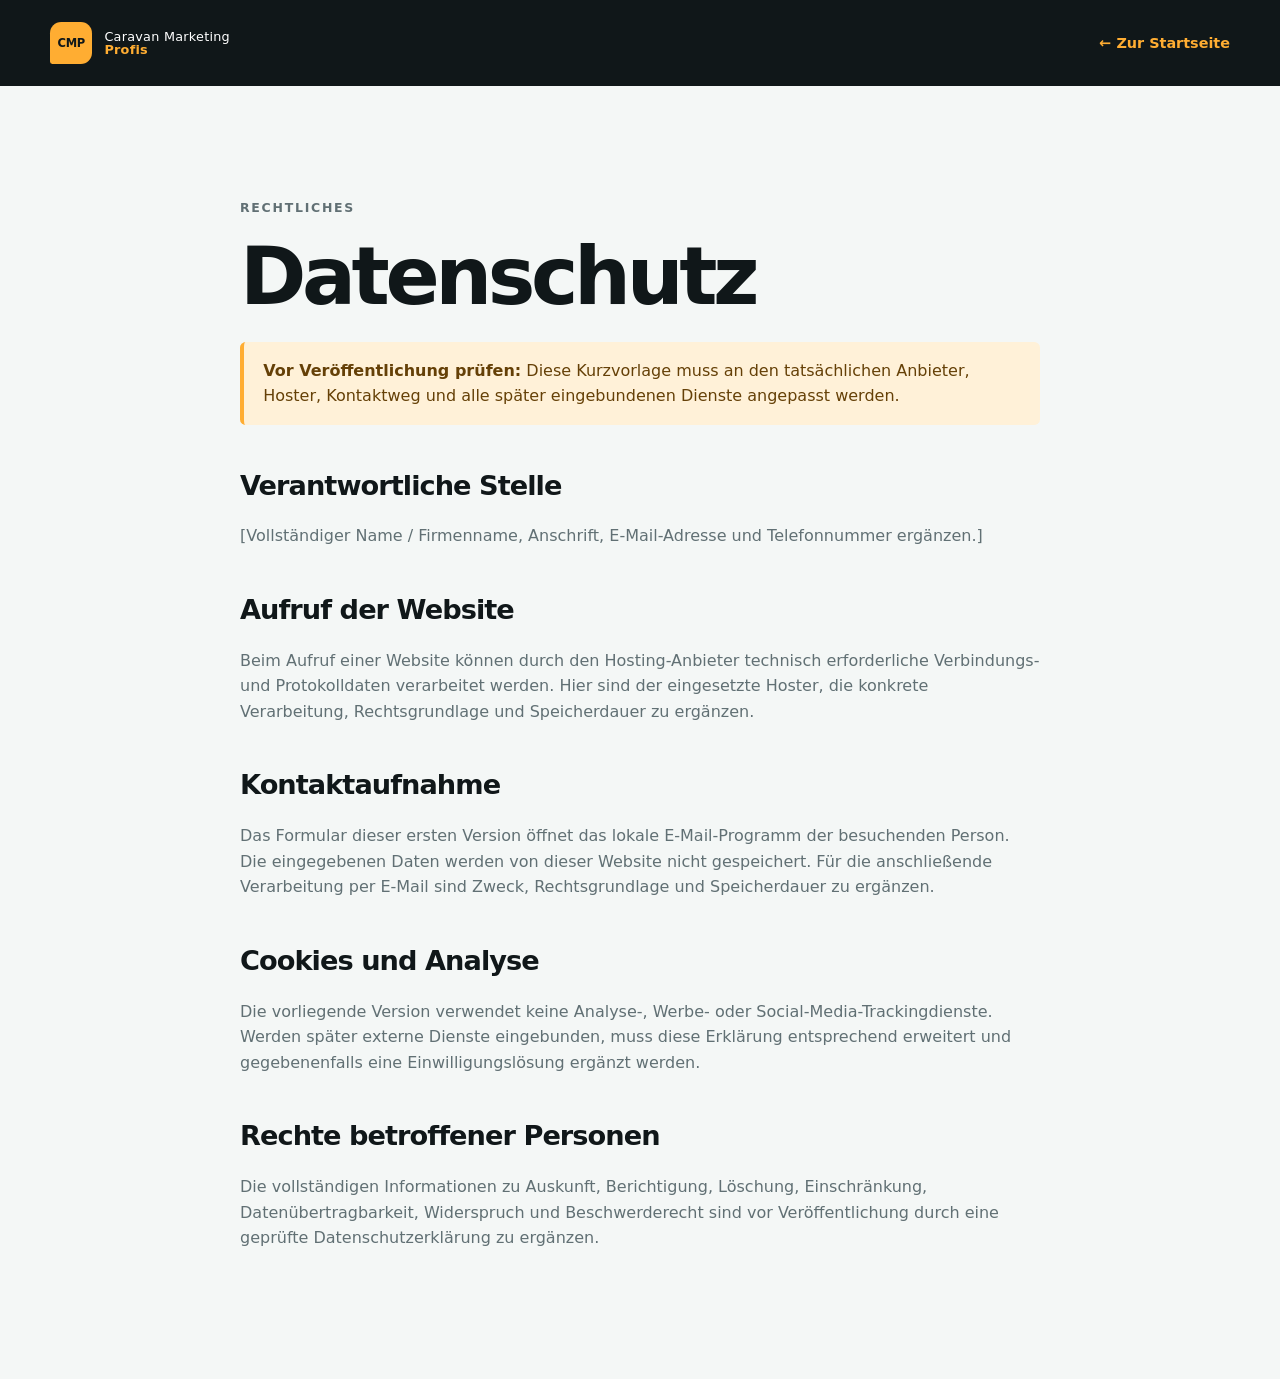
==== datenschutz.html @ 2fa1980a "Erstelle erste Version der Agentur-Website" ====
<!doctype html>
<html lang="de">
  <head>
    <meta charset="utf-8" />
    <meta name="viewport" content="width=device-width, initial-scale=1" />
    <meta name="robots" content="noindex" />
    <title>Datenschutz — Caravan Marketing Profis</title>
    <link rel="stylesheet" href="styles.css" />
  </head>
  <body class="legal-page">
    <header class="legal-header">
      <div class="container header-inner">
        <a class="brand" href="index.html">
          <span class="brand-mark" aria-hidden="true">CMP</span>
          <span class="brand-name">Caravan Marketing<br /><strong>Profis</strong></span>
        </a>
        <a class="back-link" href="index.html">← Zur Startseite</a>
      </div>
    </header>
    <main class="legal-main">
      <p class="section-kicker">Rechtliches</p>
      <h1>Datenschutz</h1>
      <p class="notice"><strong>Vor Veröffentlichung prüfen:</strong> Diese Kurzvorlage muss an den tatsächlichen Anbieter, Hoster, Kontaktweg und alle später eingebundenen Dienste angepasst werden.</p>
      <h2>Verantwortliche Stelle</h2>
      <p>[Vollständiger Name / Firmenname, Anschrift, E-Mail-Adresse und Telefonnummer ergänzen.]</p>
      <h2>Aufruf der Website</h2>
      <p>Beim Aufruf einer Website können durch den Hosting-Anbieter technisch erforderliche Verbindungs- und Protokolldaten verarbeitet werden. Hier sind der eingesetzte Hoster, die konkrete Verarbeitung, Rechtsgrundlage und Speicherdauer zu ergänzen.</p>
      <h2>Kontaktaufnahme</h2>
      <p>Das Formular dieser ersten Version öffnet das lokale E-Mail-Programm der besuchenden Person. Die eingegebenen Daten werden von dieser Website nicht gespeichert. Für die anschließende Verarbeitung per E-Mail sind Zweck, Rechtsgrundlage und Speicherdauer zu ergänzen.</p>
      <h2>Cookies und Analyse</h2>
      <p>Die vorliegende Version verwendet keine Analyse-, Werbe- oder Social-Media-Trackingdienste. Werden später externe Dienste eingebunden, muss diese Erklärung entsprechend erweitert und gegebenenfalls eine Einwilligungslösung ergänzt werden.</p>
      <h2>Rechte betroffener Personen</h2>
      <p>Die vollständigen Informationen zu Auskunft, Berichtigung, Löschung, Einschränkung, Datenübertragbarkeit, Widerspruch und Beschwerderecht sind vor Veröffentlichung durch eine geprüfte Datenschutzerklärung zu ergänzen.</p>
    </main>
  </body>
</html>
---- styles.css ----
:root {
  --ink: #101719;
  --ink-soft: #192326;
  --paper: #f4f7f6;
  --white: #ffffff;
  --muted: #617074;
  --line: #d8dfde;
  --amber: #ffad32;
  --amber-dark: #df8611;
  --teal: #184f58;
  --radius: 1.15rem;
  --shadow: 0 24px 70px rgba(8, 19, 22, 0.15);
}

* { box-sizing: border-box; }
html { scroll-behavior: smooth; }
section[id] { scroll-margin-top: 5.4rem; }
body {
  margin: 0;
  color: var(--ink);
  background: var(--paper);
  font-family: Inter, ui-sans-serif, system-ui, -apple-system, BlinkMacSystemFont, "Segoe UI", sans-serif;
  font-size: 1rem;
  line-height: 1.6;
  -webkit-font-smoothing: antialiased;
}
body.menu-open { overflow: hidden; }
a { color: inherit; text-decoration: none; }
img { display: block; max-width: 100%; }
button, input, textarea { font: inherit; }
:focus-visible { outline: 3px solid var(--amber); outline-offset: 4px; }
.container { width: min(1180px, calc(100% - 2.5rem)); margin-inline: auto; }
.section { padding: clamp(5rem, 9vw, 8.5rem) 0; }
.sr-only { position: absolute; width: 1px; height: 1px; padding: 0; margin: -1px; overflow: hidden; clip: rect(0, 0, 0, 0); white-space: nowrap; border: 0; }
.skip-link { position: fixed; left: 1rem; top: -5rem; z-index: 100; background: var(--white); padding: 0.8rem 1rem; border-radius: 0.5rem; }
.skip-link:focus { top: 1rem; }

.site-header {
  position: fixed;
  inset: 0 0 auto;
  z-index: 50;
  color: var(--white);
  transition: background 180ms ease, box-shadow 180ms ease;
}
.site-header.is-scrolled { background: rgba(16, 23, 25, 0.94); box-shadow: 0 10px 30px rgba(0, 0, 0, 0.16); backdrop-filter: blur(14px); }
.header-inner { min-height: 5.4rem; display: flex; align-items: center; justify-content: space-between; gap: 2rem; }
.brand { display: inline-flex; align-items: center; gap: 0.75rem; font-size: 0.8rem; line-height: 1.05; letter-spacing: 0.02em; }
.brand-mark { display: grid; place-items: center; width: 2.65rem; aspect-ratio: 1; color: var(--ink); background: var(--amber); border-radius: 0.7rem 0.7rem 0.7rem 0.15rem; font-weight: 900; font-size: 0.72rem; letter-spacing: -0.03em; }
.brand-name strong { color: var(--amber); font-weight: 800; }
.main-nav { display: flex; align-items: center; gap: 1.75rem; font-size: 0.9rem; font-weight: 650; }
.main-nav > a:not(.nav-cta) { opacity: 0.78; transition: opacity 160ms ease; }
.main-nav > a:not(.nav-cta):hover { opacity: 1; }
.nav-cta { padding: 0.7rem 1rem; color: var(--ink); background: var(--amber); border-radius: 999px; }
.menu-toggle { display: none; width: 2.8rem; height: 2.8rem; border: 0; background: transparent; color: inherit; cursor: pointer; }
.menu-toggle span:not(.sr-only) { display: block; width: 1.5rem; height: 2px; margin: 0.38rem auto; background: currentColor; transition: transform 160ms ease; }

.hero { position: relative; min-height: 100svh; padding: 8rem 0 3.5rem; color: var(--white); background: var(--ink); overflow: hidden; display: grid; align-items: center; }
.hero::before { content: ""; position: absolute; width: 35rem; height: 35rem; left: -16rem; bottom: -22rem; border: 1px solid rgba(255, 173, 50, 0.22); border-radius: 50%; box-shadow: 0 0 0 4rem rgba(255, 173, 50, 0.035), 0 0 0 9rem rgba(255, 173, 50, 0.025); }
.hero-grid { position: relative; display: grid; grid-template-columns: minmax(0, 0.92fr) minmax(28rem, 1.08fr); gap: clamp(2.5rem, 6vw, 6rem); align-items: center; }
.eyebrow, .section-kicker { margin: 0 0 1.2rem; color: var(--teal); font-size: 0.78rem; font-weight: 800; letter-spacing: 0.14em; text-transform: uppercase; }
.eyebrow { color: #c8d8d9; display: flex; align-items: center; gap: 0.7rem; }
.eyebrow span { width: 2rem; height: 2px; background: var(--amber); }
h1, h2, h3, p { margin-top: 0; }
h1, h2 { font-weight: 850; letter-spacing: -0.055em; line-height: 0.98; }
h1 { margin-bottom: 1.6rem; font-size: clamp(3.4rem, 5.7vw, 4.5rem); }
h1 em { color: var(--amber); font-style: normal; }
h2 { margin-bottom: 1.5rem; font-size: clamp(2.6rem, 5.6vw, 5.25rem); }
h3 { line-height: 1.15; letter-spacing: -0.025em; }
.hero-lead { max-width: 40rem; margin-bottom: 2rem; color: #c6d0d1; font-size: clamp(1.08rem, 1.6vw, 1.3rem); }
.hero-actions { display: flex; align-items: center; flex-wrap: wrap; gap: 1.4rem; }
.button { display: inline-flex; min-height: 3.35rem; align-items: center; justify-content: center; border: 0; border-radius: 999px; padding: 0.9rem 1.35rem; font-weight: 800; cursor: pointer; transition: transform 160ms ease, background 160ms ease; }
.button:hover { transform: translateY(-2px); }
.button-primary { color: var(--ink); background: var(--amber); }
.button-primary:hover { background: #ffc05e; }
.text-link { font-weight: 750; border-bottom: 1px solid rgba(255, 255, 255, 0.32); padding: 0.45rem 0; }
.text-link span { color: var(--amber); padding-left: 0.4rem; }
.hero-facts { display: grid; grid-template-columns: repeat(3, 1fr); gap: 1rem; list-style: none; padding: 2rem 0 0; margin: 2.2rem 0 0; border-top: 1px solid rgba(255, 255, 255, 0.13); }
.hero-facts li { display: grid; gap: 0.15rem; }
.hero-facts strong { color: var(--white); font-size: 0.83rem; }
.hero-facts span { color: #8fa1a4; font-size: 0.72rem; }
.hero-visual { position: relative; }
.hero-visual::before { content: ""; position: absolute; inset: -1.1rem 1.1rem 1.1rem -1.1rem; border: 1px solid rgba(255, 173, 50, 0.42); border-radius: 1.7rem 1.7rem 1.7rem 0.45rem; }
.hero-visual img { position: relative; width: 100%; min-height: 35rem; object-fit: cover; object-position: 58% center; border-radius: 1.45rem 1.45rem 1.45rem 0.35rem; box-shadow: var(--shadow); }
.hero-visual::after { content: ""; position: absolute; inset: 0; border-radius: 1.45rem 1.45rem 1.45rem 0.35rem; background: linear-gradient(90deg, rgba(16,23,25,0.2), transparent 38%, rgba(16,23,25,0.18)); pointer-events: none; }
.hero-stamp { position: absolute; z-index: 2; right: -1rem; bottom: 2rem; display: grid; padding: 1rem 1.2rem; color: var(--ink); background: var(--amber); border-radius: 0.8rem 0.8rem 0.8rem 0.2rem; line-height: 1.1; transform: rotate(-2deg); }
.hero-stamp span { font-size: 0.7rem; text-transform: uppercase; letter-spacing: 0.14em; }

.audience-strip { color: var(--white); background: var(--teal); }
.strip-inner { min-height: 5.2rem; display: flex; justify-content: center; align-items: center; gap: clamp(0.7rem, 2.2vw, 2rem); font-size: clamp(0.74rem, 1.2vw, 0.95rem); font-weight: 750; text-transform: uppercase; letter-spacing: 0.07em; white-space: nowrap; overflow: hidden; }
.strip-inner span { color: var(--amber); }
.strip-inner p { margin: 0; }
.strip-inner i { width: 0.28rem; height: 0.28rem; background: var(--amber); border-radius: 50%; flex: 0 0 auto; }

.intro-grid { display: grid; grid-template-columns: 0.92fr 1.08fr; gap: clamp(3rem, 8vw, 8rem); align-items: start; }
.intro h2 { max-width: 8ch; }
.intro-copy { padding-top: 2.5rem; }
.intro-copy p { max-width: 45rem; color: var(--muted); font-size: 1.06rem; }
.intro-copy .intro-lead { color: var(--ink); font-size: clamp(1.35rem, 2.4vw, 2rem); line-height: 1.4; letter-spacing: -0.025em; }

.services { background: var(--white); }
.section-heading { display: flex; justify-content: space-between; gap: 3rem; align-items: end; margin-bottom: 3.5rem; }
.section-heading h2 { margin-bottom: 0; max-width: 13ch; }
.section-heading > p { max-width: 30rem; margin-bottom: 0.6rem; color: var(--muted); }
.service-grid { display: grid; grid-template-columns: repeat(12, 1fr); gap: 1rem; }
.service-card { grid-column: span 4; min-height: 21rem; padding: clamp(1.5rem, 2.8vw, 2.25rem); border: 1px solid var(--line); border-radius: var(--radius); display: flex; flex-direction: column; transition: transform 180ms ease, border-color 180ms ease, box-shadow 180ms ease; }
.service-card:hover { transform: translateY(-5px); border-color: #aab9b9; box-shadow: 0 18px 45px rgba(15, 43, 49, 0.08); }
.service-featured { grid-column: span 8; color: var(--white); background: var(--teal); border-color: var(--teal); }
.service-number { margin-bottom: auto; color: var(--amber-dark); font-size: 0.78rem; font-weight: 850; letter-spacing: 0.14em; }
.service-featured .service-number { color: var(--amber); }
.service-card h3 { margin-bottom: 1rem; font-size: clamp(1.45rem, 2.2vw, 2rem); }
.service-card p { margin-bottom: 0; color: var(--muted); }
.service-featured p { color: #c4d7d9; max-width: 38rem; }
.service-card ul { display: flex; flex-wrap: wrap; gap: 0.55rem; list-style: none; padding: 1.5rem 0 0; margin: 0; }
.service-card li { padding: 0.4rem 0.7rem; background: rgba(255,255,255,0.09); border: 1px solid rgba(255,255,255,0.14); border-radius: 999px; font-size: 0.75rem; }

.sectors { color: var(--white); background: var(--ink); position: relative; overflow: hidden; }
.sectors::after { content: ""; position: absolute; right: -14rem; top: -14rem; width: 34rem; height: 34rem; border: 1px solid rgba(255, 173, 50, 0.16); border-radius: 50%; box-shadow: 0 0 0 5rem rgba(255, 173, 50, 0.025); }
.sectors-grid { position: relative; z-index: 1; display: grid; grid-template-columns: 0.82fr 1.18fr; gap: clamp(3rem, 8vw, 8rem); align-items: start; }
.section-kicker.light { color: var(--amber); }
.sectors-copy { position: sticky; top: 8rem; }
.sectors-copy h2 { max-width: 10ch; }
.sectors-copy > p:not(.section-kicker) { max-width: 34rem; color: #aebbbd; }
.button-light { margin-top: 1rem; color: var(--ink); background: var(--white); }
.sector-list article { display: grid; grid-template-columns: 3rem 1fr; gap: 1rem; padding: 2rem 0; border-top: 1px solid rgba(255,255,255,0.14); }
.sector-list article:last-child { border-bottom: 1px solid rgba(255,255,255,0.14); }
.sector-list article > span { color: var(--amber); font-size: 0.76rem; font-weight: 850; }
.sector-list h3 { margin-bottom: 0.55rem; font-size: clamp(1.35rem, 2.5vw, 2.15rem); }
.sector-list p { margin: 0; color: #93a3a5; }

.process { background: var(--paper); }
.section-heading.compact { margin-bottom: 2.4rem; }
.process-list { display: grid; grid-template-columns: repeat(4, 1fr); list-style: none; padding: 0; margin: 0; border-top: 1px solid var(--line); }
.process-list li { position: relative; padding: 2rem 1.4rem 0 0; min-height: 15rem; border-right: 1px solid var(--line); }
.process-list li:not(:first-child) { padding-left: 1.4rem; }
.process-list li:last-child { border-right: 0; }
.process-list span { color: var(--amber-dark); font-size: 0.78rem; font-weight: 850; }
.process-list h3 { margin: 3.5rem 0 0.7rem; font-size: 1.45rem; }
.process-list p { color: var(--muted); font-size: 0.92rem; }

.contact { padding-top: 2rem; background: var(--paper); }
.contact-panel { display: grid; grid-template-columns: 0.9fr 1.1fr; gap: clamp(3rem, 7vw, 7rem); padding: clamp(2rem, 5vw, 5rem); color: var(--white); background: var(--teal); border-radius: 1.75rem 1.75rem 1.75rem 0.4rem; box-shadow: var(--shadow); }
.contact-copy h2 { max-width: 10ch; }
.contact-copy > p:not(.section-kicker):not(.contact-note) { color: #c3d4d6; max-width: 34rem; }
.contact-note { margin-top: 2rem; color: var(--amber); font-size: 0.82rem; font-weight: 800; letter-spacing: 0.04em; }
.contact-form { display: grid; gap: 1rem; align-content: start; }
.field-row { display: grid; grid-template-columns: 1fr 1fr; gap: 1rem; }
.contact-form label { display: grid; gap: 0.35rem; color: #d4e1e2; font-size: 0.8rem; font-weight: 750; }
.contact-form input, .contact-form textarea { width: 100%; border: 1px solid rgba(255,255,255,0.2); border-radius: 0.65rem; padding: 0.85rem 0.95rem; color: var(--white); background: rgba(5, 25, 29, 0.26); outline: none; }
.contact-form textarea { resize: vertical; }
.contact-form input:focus, .contact-form textarea:focus { border-color: var(--amber); box-shadow: 0 0 0 3px rgba(255, 173, 50, 0.16); }
.contact-form .button { justify-self: start; margin-top: 0.4rem; }
.form-note { margin: 0; color: #a5bdc0; font-size: 0.75rem; }

.site-footer { padding: 3rem 0; color: #9fadaf; background: var(--ink); }
.footer-grid { display: grid; grid-template-columns: 1.2fr 1fr auto; align-items: center; gap: 2rem; }
.footer-brand { color: var(--white); }
.footer-grid > p { margin: 0; font-size: 0.85rem; }
.footer-links { display: flex; gap: 1.2rem; font-size: 0.8rem; }
.footer-links a:hover { color: var(--white); }
.copyright { grid-column: 1 / -1; padding-top: 1.5rem; border-top: 1px solid rgba(255,255,255,0.1); }

.legal-page { min-height: 100vh; background: var(--paper); }
.legal-header { color: var(--white); background: var(--ink); }
.legal-header .header-inner { min-height: 5.4rem; }
.back-link { color: var(--amber); font-size: 0.9rem; font-weight: 750; }
.legal-main { width: min(800px, calc(100% - 2.5rem)); margin: 0 auto; padding: 7rem 0; }
.legal-main h1 { color: var(--ink); font-size: clamp(2.8rem, 7vw, 5rem); }
.legal-main h2 { margin-top: 3rem; font-size: 1.7rem; letter-spacing: -0.035em; }
.legal-main p, .legal-main li { color: var(--muted); }
.notice { padding: 1rem 1.2rem; color: #654007 !important; background: #fff1d8; border-left: 4px solid var(--amber); border-radius: 0.35rem; }

[data-reveal] { opacity: 0; transform: translateY(18px); transition: opacity 600ms ease, transform 600ms ease; }
[data-reveal].is-visible { opacity: 1; transform: none; }

@media (max-width: 980px) {
  .hero-grid { grid-template-columns: 1fr; padding-top: 3rem; }
  .hero-copy { max-width: 47rem; }
  .hero-visual img { min-height: 28rem; }
  .intro-grid, .sectors-grid, .contact-panel { grid-template-columns: 1fr; }
  .intro-copy { padding-top: 0; }
  .sectors-copy { position: static; }
  .service-card, .service-featured { grid-column: span 6; }
  .process-list { grid-template-columns: repeat(2, 1fr); }
  .process-list li:nth-child(2) { border-right: 0; }
  .footer-grid { grid-template-columns: 1fr auto; }
  .footer-grid > p:not(.copyright) { grid-column: 1 / -1; }
}

@media (max-width: 760px) {
  .container { width: min(100% - 1.4rem, 1180px); }
  .section { padding: 4.5rem 0; }
  .site-header { background: rgba(16, 23, 25, 0.92); }
  .header-inner { min-height: 4.8rem; }
  .menu-toggle { display: block; position: relative; z-index: 2; }
  .menu-toggle[aria-expanded="true"] span:not(.sr-only):nth-last-child(2) { transform: translateY(4px) rotate(45deg); }
  .menu-toggle[aria-expanded="true"] span:not(.sr-only):last-child { transform: translateY(-4px) rotate(-45deg); }
  .main-nav { position: fixed; inset: 0; display: grid; align-content: center; justify-items: center; gap: 1.5rem; color: var(--white); background: var(--ink); font-size: 1.5rem; transform: translateY(-105%); transition: transform 220ms ease; }
  .main-nav.is-open { transform: none; }
  .nav-cta { margin-top: 1rem; font-size: 1rem; }
  .hero { padding-top: 7rem; min-height: auto; }
  h1 { font-size: clamp(3.1rem, 17vw, 5.2rem); }
  .hero-facts { grid-template-columns: 1fr; }
  .hero-facts li { grid-template-columns: 8rem 1fr; }
  .hero-visual { margin: 1rem 0 0 0.6rem; }
  .hero-visual img { min-height: 22rem; }
  .hero-stamp { right: 0.6rem; bottom: 1rem; }
  .strip-inner { justify-content: flex-start; overflow-x: auto; scrollbar-width: none; }
  .section-heading { display: grid; gap: 0.8rem; }
  .service-card, .service-featured { grid-column: 1 / -1; min-height: 18rem; }
  .process-list { grid-template-columns: 1fr; }
  .process-list li, .process-list li:nth-child(2) { min-height: auto; padding: 1.5rem 0; border-right: 0; border-bottom: 1px solid var(--line); }
  .process-list h3 { margin-top: 1.5rem; }
  .contact-panel { border-radius: 1.2rem 1.2rem 1.2rem 0.3rem; }
  .field-row { grid-template-columns: 1fr; }
  .contact-form .button { width: 100%; }
  .footer-grid { grid-template-columns: 1fr; }
  .footer-links { justify-self: start; }
}

@media (prefers-reduced-motion: reduce) {
  html { scroll-behavior: auto; }
  *, *::before, *::after { animation-duration: 0.01ms !important; transition-duration: 0.01ms !important; }
  [data-reveal] { opacity: 1; transform: none; }
}
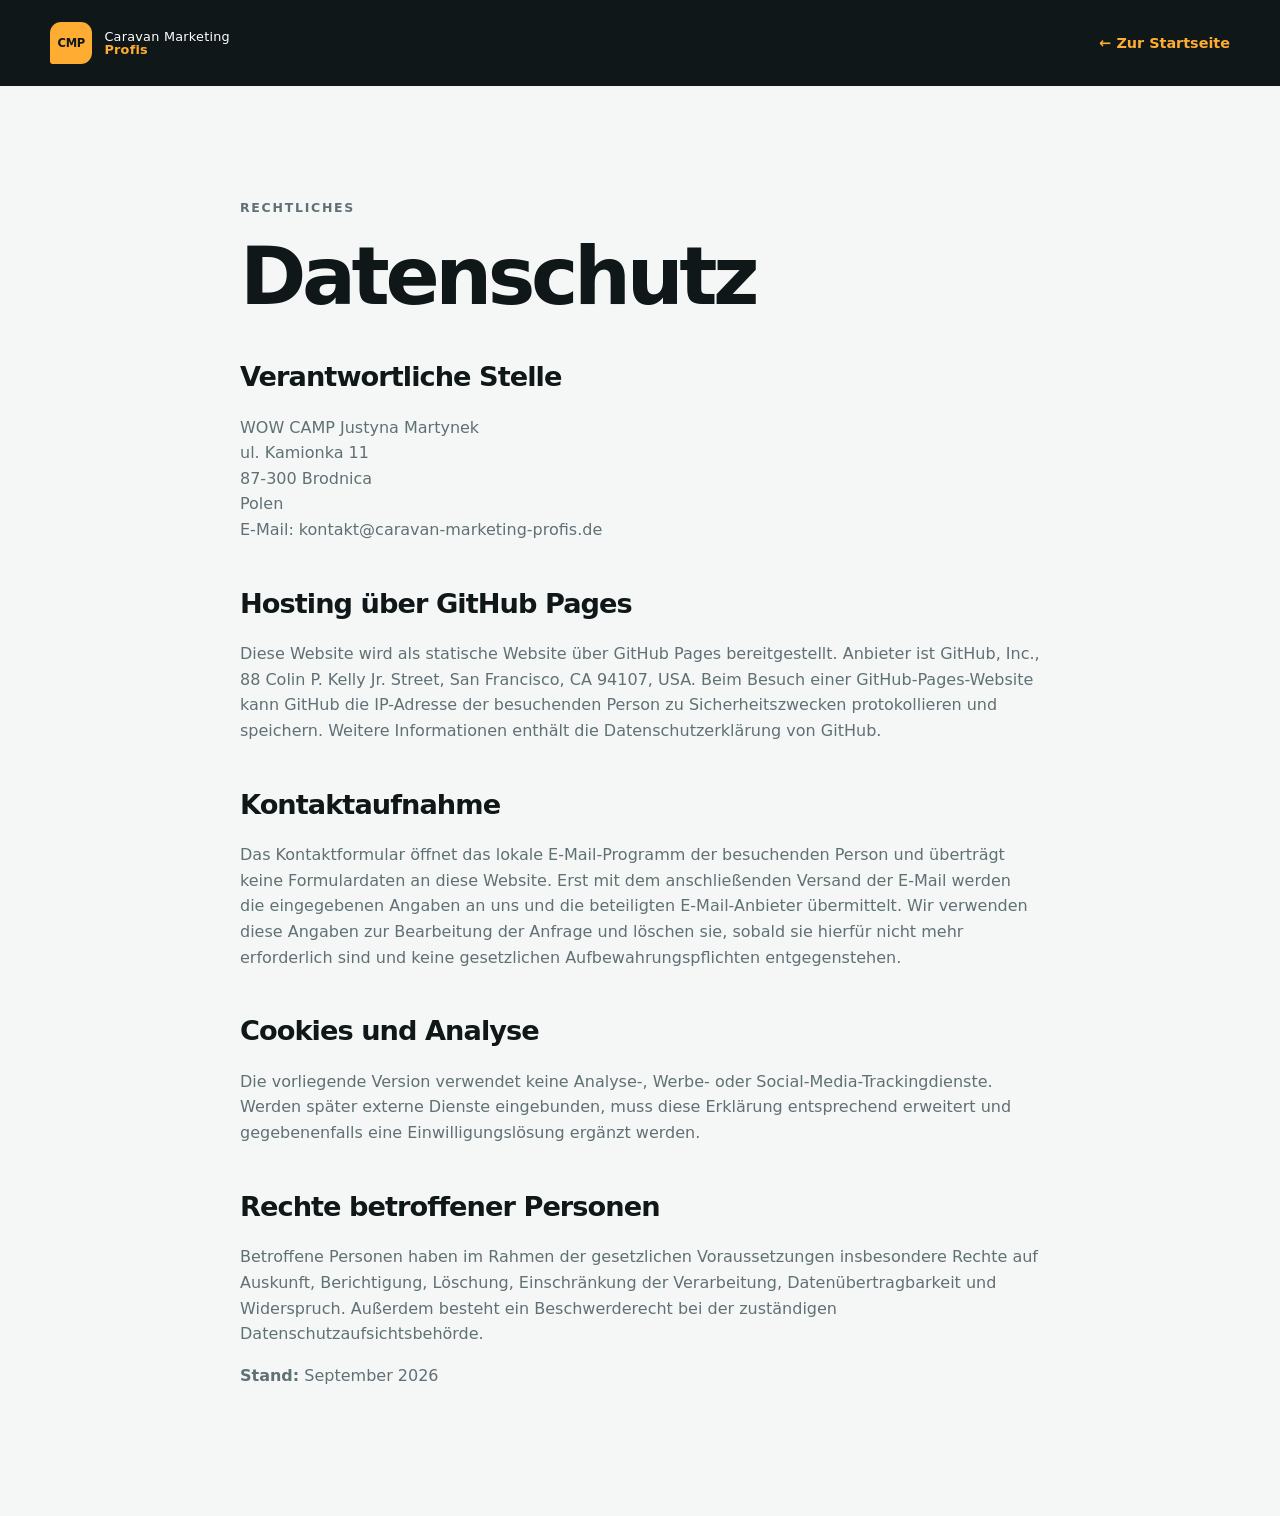
==== commit 34d1268a: "Aktualisiere Datenschutz für GitHub Pages" ====
--- a/datenschutz.html
+++ b/datenschutz.html
@@ -20,17 +20,39 @@
     <main class="legal-main">
       <p class="section-kicker">Rechtliches</p>
       <h1>Datenschutz</h1>
-      <p class="notice"><strong>Vor Veröffentlichung prüfen:</strong> Diese Kurzvorlage muss an den tatsächlichen Anbieter, Hoster, Kontaktweg und alle später eingebundenen Dienste angepasst werden.</p>
       <h2>Verantwortliche Stelle</h2>
-      <p>[Vollständiger Name / Firmenname, Anschrift, E-Mail-Adresse und Telefonnummer ergänzen.]</p>
-      <h2>Aufruf der Website</h2>
-      <p>Beim Aufruf einer Website können durch den Hosting-Anbieter technisch erforderliche Verbindungs- und Protokolldaten verarbeitet werden. Hier sind der eingesetzte Hoster, die konkrete Verarbeitung, Rechtsgrundlage und Speicherdauer zu ergänzen.</p>
+      <p>
+        WOW CAMP Justyna Martynek<br />
+        ul. Kamionka 11<br />
+        87-300 Brodnica<br />
+        Polen<br />
+        E-Mail: <a href="mailto:kontakt@caravan-marketing-profis.de">kontakt@caravan-marketing-profis.de</a>
+      </p>
+      <h2>Hosting über GitHub Pages</h2>
+      <p>
+        Diese Website wird als statische Website über GitHub Pages bereitgestellt. Anbieter ist GitHub, Inc.,
+        88 Colin P. Kelly Jr. Street, San Francisco, CA 94107, USA. Beim Besuch einer GitHub-Pages-Website
+        kann GitHub die IP-Adresse der besuchenden Person zu Sicherheitszwecken protokollieren und speichern.
+        Weitere Informationen enthält die
+        <a href="https://docs.github.com/de/site-policy/privacy-policies/github-general-privacy-statement">Datenschutzerklärung von GitHub</a>.
+      </p>
       <h2>Kontaktaufnahme</h2>
-      <p>Das Formular dieser ersten Version öffnet das lokale E-Mail-Programm der besuchenden Person. Die eingegebenen Daten werden von dieser Website nicht gespeichert. Für die anschließende Verarbeitung per E-Mail sind Zweck, Rechtsgrundlage und Speicherdauer zu ergänzen.</p>
+      <p>
+        Das Kontaktformular öffnet das lokale E-Mail-Programm der besuchenden Person und überträgt keine
+        Formulardaten an diese Website. Erst mit dem anschließenden Versand der E-Mail werden die eingegebenen
+        Angaben an uns und die beteiligten E-Mail-Anbieter übermittelt. Wir verwenden diese Angaben zur
+        Bearbeitung der Anfrage und löschen sie, sobald sie hierfür nicht mehr erforderlich sind und keine
+        gesetzlichen Aufbewahrungspflichten entgegenstehen.
+      </p>
       <h2>Cookies und Analyse</h2>
       <p>Die vorliegende Version verwendet keine Analyse-, Werbe- oder Social-Media-Trackingdienste. Werden später externe Dienste eingebunden, muss diese Erklärung entsprechend erweitert und gegebenenfalls eine Einwilligungslösung ergänzt werden.</p>
       <h2>Rechte betroffener Personen</h2>
-      <p>Die vollständigen Informationen zu Auskunft, Berichtigung, Löschung, Einschränkung, Datenübertragbarkeit, Widerspruch und Beschwerderecht sind vor Veröffentlichung durch eine geprüfte Datenschutzerklärung zu ergänzen.</p>
+      <p>
+        Betroffene Personen haben im Rahmen der gesetzlichen Voraussetzungen insbesondere Rechte auf Auskunft,
+        Berichtigung, Löschung, Einschränkung der Verarbeitung, Datenübertragbarkeit und Widerspruch. Außerdem
+        besteht ein Beschwerderecht bei der zuständigen Datenschutzaufsichtsbehörde.
+      </p>
+      <p><strong>Stand:</strong> September 2026</p>
     </main>
   </body>
 </html>
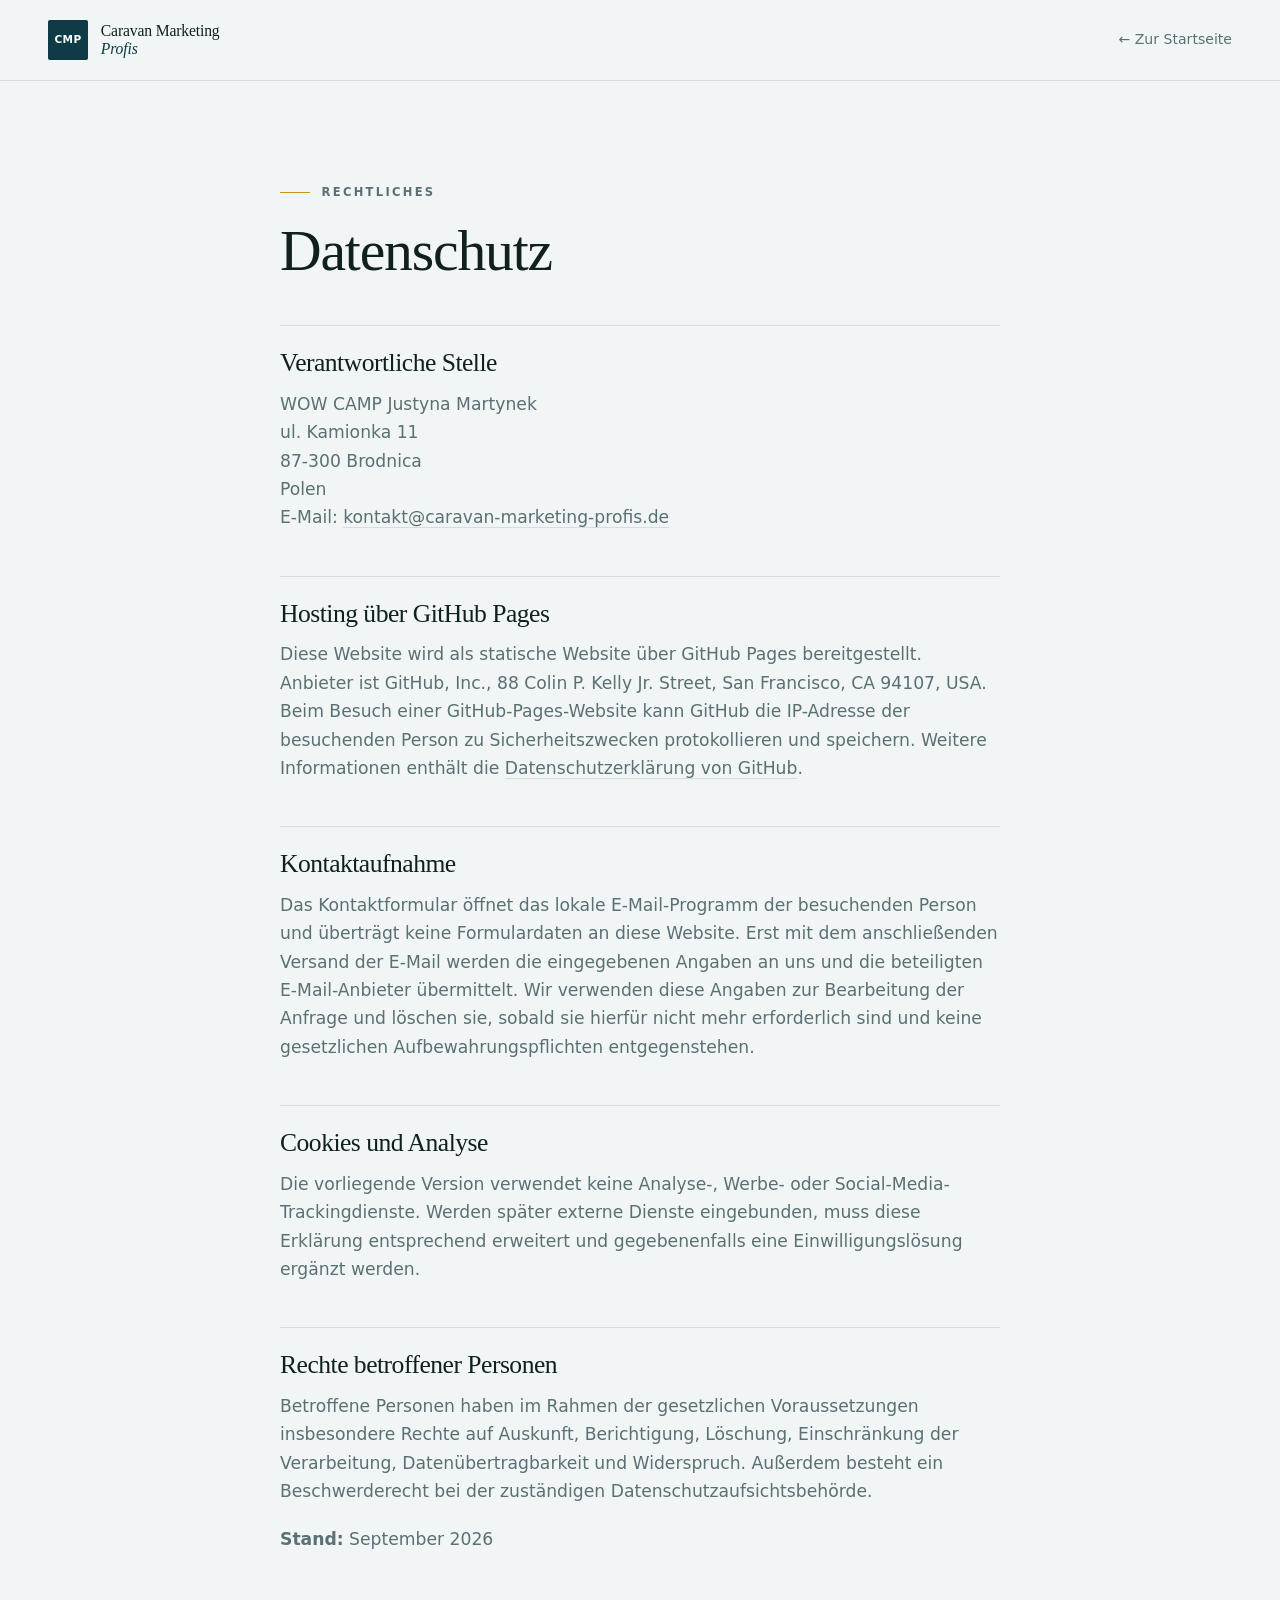
==== commit a4888419: "Website neu gestalten: Farbwelt "Küste & Frische", editoriale Aufmachung Die bisherige Gestaltung (F" ====
--- a/datenschutz.html
+++ b/datenschutz.html
@@ -18,7 +18,7 @@
       </div>
     </header>
     <main class="legal-main">
-      <p class="section-kicker">Rechtliches</p>
+      <p class="kicker">Rechtliches</p>
       <h1>Datenschutz</h1>
       <h2>Verantwortliche Stelle</h2>
       <p>
--- a/styles.css
+++ b/styles.css
@@ -1,224 +1,606 @@
+/* =========================================================
+   Caravan Marketing Profis — "Küste & Frische", editorial
+   Farbsystem: Off-White / Petrol / Sonnengelb (sparsam)
+   ========================================================= */
+
 :root {
-  --ink: #101719;
-  --ink-soft: #192326;
-  --paper: #f4f7f6;
-  --white: #ffffff;
-  --muted: #617074;
-  --line: #d8dfde;
-  --amber: #ffad32;
-  --amber-dark: #df8611;
-  --teal: #184f58;
-  --radius: 1.15rem;
-  --shadow: 0 24px 70px rgba(8, 19, 22, 0.15);
-}
-
-* { box-sizing: border-box; }
+  /* Flächen */
+  --paper: #f2f5f5;
+  --paper-lift: #fafcfc;
+  --shell: #e7eded;
+
+  /* Petrol */
+  --deep: #0e3b45;
+  --deep-2: #092a32;
+  --deep-3: #062026;
+
+  /* Schrift */
+  --ink: #10201f;
+  --muted: #5a7074;
+  --muted-light: rgba(242, 245, 245, 0.72);
+
+  /* Linien */
+  --line: #d5dede;
+  --line-soft: #e4ebeb;
+  --line-dark: rgba(242, 245, 245, 0.18);
+
+  /* Akzent — bewusst sparsam */
+  --sun: #f2c14e;
+  --sun-deep: #c8951f;
+
+  /* Typografie */
+  --serif: "Iowan Old Style", "Palatino Linotype", "Book Antiqua", Palatino, Georgia, ui-serif, serif;
+  --sans: Inter, ui-sans-serif, system-ui, -apple-system, BlinkMacSystemFont, "Segoe UI", Roboto, sans-serif;
+
+  /* Rhythmus */
+  --gutter: clamp(1.25rem, 4vw, 3rem);
+  --section-y: clamp(5.5rem, 11vw, 10.5rem);
+}
+
+*,
+*::before,
+*::after { box-sizing: border-box; }
+
 html { scroll-behavior: smooth; }
-section[id] { scroll-margin-top: 5.4rem; }
+section[id] { scroll-margin-top: 6rem; }
+
 body {
   margin: 0;
   color: var(--ink);
   background: var(--paper);
-  font-family: Inter, ui-sans-serif, system-ui, -apple-system, BlinkMacSystemFont, "Segoe UI", sans-serif;
-  font-size: 1rem;
-  line-height: 1.6;
+  font-family: var(--sans);
+  font-size: clamp(1rem, 0.97rem + 0.15vw, 1.075rem);
+  line-height: 1.65;
   -webkit-font-smoothing: antialiased;
+  text-rendering: optimizeLegibility;
 }
 body.menu-open { overflow: hidden; }
+
 a { color: inherit; text-decoration: none; }
 img { display: block; max-width: 100%; }
-button, input, textarea { font: inherit; }
-:focus-visible { outline: 3px solid var(--amber); outline-offset: 4px; }
-.container { width: min(1180px, calc(100% - 2.5rem)); margin-inline: auto; }
-.section { padding: clamp(5rem, 9vw, 8.5rem) 0; }
-.sr-only { position: absolute; width: 1px; height: 1px; padding: 0; margin: -1px; overflow: hidden; clip: rect(0, 0, 0, 0); white-space: nowrap; border: 0; }
-.skip-link { position: fixed; left: 1rem; top: -5rem; z-index: 100; background: var(--white); padding: 0.8rem 1rem; border-radius: 0.5rem; }
+button, input, textarea { font: inherit; color: inherit; }
+:focus-visible { outline: 2px solid var(--sun-deep); outline-offset: 3px; border-radius: 2px; }
+
+h1, h2, h3 {
+  font-family: var(--serif);
+  font-weight: 400;
+  letter-spacing: -0.02em;
+  line-height: 1.02;
+  margin: 0;
+  text-wrap: balance;
+}
+p { margin: 0 0 1.15em; }
+p:last-child { margin-bottom: 0; }
+
+.container { width: min(1220px, calc(100% - 2 * var(--gutter))); margin-inline: auto; }
+.container-narrow { width: min(760px, calc(100% - 2 * var(--gutter))); margin-inline: auto; }
+.section { padding: var(--section-y) 0; }
+
+.sr-only {
+  position: absolute; width: 1px; height: 1px; padding: 0; margin: -1px;
+  overflow: hidden; clip: rect(0, 0, 0, 0); white-space: nowrap; border: 0;
+}
+.skip-link {
+  position: fixed; left: 1rem; top: -6rem; z-index: 100;
+  background: var(--deep); color: var(--paper);
+  padding: 0.85rem 1.15rem; border-radius: 2px; font-size: 0.9rem; font-weight: 600;
+}
 .skip-link:focus { top: 1rem; }
 
+/* ---------- Auszeichnungen ---------- */
+
+.kicker {
+  display: flex; align-items: center; gap: 0.7rem;
+  margin: 0 0 1.6rem;
+  font-family: var(--sans);
+  font-size: 0.72rem; font-weight: 600;
+  letter-spacing: 0.2em; text-transform: uppercase;
+  color: var(--muted);
+}
+.kicker::before {
+  content: ""; width: 1.9rem; height: 1px; flex: none;
+  background: var(--sun-deep);
+}
+.kicker.on-dark { color: var(--muted-light); }
+.kicker.on-dark::before { background: var(--sun); }
+
+.lead {
+  font-size: clamp(1.15rem, 1.02rem + 0.6vw, 1.45rem);
+  line-height: 1.5;
+  color: var(--ink);
+  letter-spacing: -0.005em;
+}
+.muted { color: var(--muted); }
+
+/* ---------- Buttons ---------- */
+
+.button {
+  display: inline-flex; align-items: center; gap: 0.65rem;
+  padding: 1.05rem 1.7rem;
+  font-size: 0.9rem; font-weight: 600; letter-spacing: 0.01em;
+  border: 1px solid transparent; border-radius: 2px; cursor: pointer;
+  transition: background 180ms ease, color 180ms ease, border-color 180ms ease, transform 180ms ease;
+}
+.button:hover { transform: translateY(-2px); }
+.button-primary { background: var(--deep); color: var(--paper-lift); }
+.button-primary:hover { background: var(--deep-2); }
+.button-light { background: var(--paper-lift); color: var(--deep); }
+.button-light:hover { background: #fff; }
+.button-ghost { border-color: var(--line); color: var(--ink); background: transparent; }
+.button-ghost:hover { border-color: var(--deep); }
+
+.text-link {
+  display: inline-flex; align-items: baseline; gap: 0.5rem;
+  font-size: 0.92rem; font-weight: 600;
+  padding-bottom: 0.3rem;
+  border-bottom: 1px solid var(--line);
+  transition: border-color 180ms ease, gap 180ms ease;
+}
+.text-link:hover { border-color: var(--sun-deep); gap: 0.8rem; }
+
+/* ---------- Header ---------- */
+
 .site-header {
-  position: fixed;
-  inset: 0 0 auto;
-  z-index: 50;
-  color: var(--white);
-  transition: background 180ms ease, box-shadow 180ms ease;
-}
-.site-header.is-scrolled { background: rgba(16, 23, 25, 0.94); box-shadow: 0 10px 30px rgba(0, 0, 0, 0.16); backdrop-filter: blur(14px); }
-.header-inner { min-height: 5.4rem; display: flex; align-items: center; justify-content: space-between; gap: 2rem; }
-.brand { display: inline-flex; align-items: center; gap: 0.75rem; font-size: 0.8rem; line-height: 1.05; letter-spacing: 0.02em; }
-.brand-mark { display: grid; place-items: center; width: 2.65rem; aspect-ratio: 1; color: var(--ink); background: var(--amber); border-radius: 0.7rem 0.7rem 0.7rem 0.15rem; font-weight: 900; font-size: 0.72rem; letter-spacing: -0.03em; }
-.brand-name strong { color: var(--amber); font-weight: 800; }
-.main-nav { display: flex; align-items: center; gap: 1.75rem; font-size: 0.9rem; font-weight: 650; }
-.main-nav > a:not(.nav-cta) { opacity: 0.78; transition: opacity 160ms ease; }
-.main-nav > a:not(.nav-cta):hover { opacity: 1; }
-.nav-cta { padding: 0.7rem 1rem; color: var(--ink); background: var(--amber); border-radius: 999px; }
-.menu-toggle { display: none; width: 2.8rem; height: 2.8rem; border: 0; background: transparent; color: inherit; cursor: pointer; }
-.menu-toggle span:not(.sr-only) { display: block; width: 1.5rem; height: 2px; margin: 0.38rem auto; background: currentColor; transition: transform 160ms ease; }
-
-.hero { position: relative; min-height: 100svh; padding: 8rem 0 3.5rem; color: var(--white); background: var(--ink); overflow: hidden; display: grid; align-items: center; }
-.hero::before { content: ""; position: absolute; width: 35rem; height: 35rem; left: -16rem; bottom: -22rem; border: 1px solid rgba(255, 173, 50, 0.22); border-radius: 50%; box-shadow: 0 0 0 4rem rgba(255, 173, 50, 0.035), 0 0 0 9rem rgba(255, 173, 50, 0.025); }
-.hero-grid { position: relative; display: grid; grid-template-columns: minmax(0, 0.92fr) minmax(28rem, 1.08fr); gap: clamp(2.5rem, 6vw, 6rem); align-items: center; }
-.eyebrow, .section-kicker { margin: 0 0 1.2rem; color: var(--teal); font-size: 0.78rem; font-weight: 800; letter-spacing: 0.14em; text-transform: uppercase; }
-.eyebrow { color: #c8d8d9; display: flex; align-items: center; gap: 0.7rem; }
-.eyebrow span { width: 2rem; height: 2px; background: var(--amber); }
-h1, h2, h3, p { margin-top: 0; }
-h1, h2 { font-weight: 850; letter-spacing: -0.055em; line-height: 0.98; }
-h1 { margin-bottom: 1.6rem; font-size: clamp(3.4rem, 5.7vw, 4.5rem); }
-h1 em { color: var(--amber); font-style: normal; }
-h2 { margin-bottom: 1.5rem; font-size: clamp(2.6rem, 5.6vw, 5.25rem); }
-h3 { line-height: 1.15; letter-spacing: -0.025em; }
-.hero-lead { max-width: 40rem; margin-bottom: 2rem; color: #c6d0d1; font-size: clamp(1.08rem, 1.6vw, 1.3rem); }
-.hero-actions { display: flex; align-items: center; flex-wrap: wrap; gap: 1.4rem; }
-.button { display: inline-flex; min-height: 3.35rem; align-items: center; justify-content: center; border: 0; border-radius: 999px; padding: 0.9rem 1.35rem; font-weight: 800; cursor: pointer; transition: transform 160ms ease, background 160ms ease; }
-.button:hover { transform: translateY(-2px); }
-.button-primary { color: var(--ink); background: var(--amber); }
-.button-primary:hover { background: #ffc05e; }
-.text-link { font-weight: 750; border-bottom: 1px solid rgba(255, 255, 255, 0.32); padding: 0.45rem 0; }
-.text-link span { color: var(--amber); padding-left: 0.4rem; }
-.hero-facts { display: grid; grid-template-columns: repeat(3, 1fr); gap: 1rem; list-style: none; padding: 2rem 0 0; margin: 2.2rem 0 0; border-top: 1px solid rgba(255, 255, 255, 0.13); }
-.hero-facts li { display: grid; gap: 0.15rem; }
-.hero-facts strong { color: var(--white); font-size: 0.83rem; }
-.hero-facts span { color: #8fa1a4; font-size: 0.72rem; }
+  position: fixed; inset: 0 0 auto; z-index: 50;
+  transition: background 220ms ease, border-color 220ms ease;
+  border-bottom: 1px solid transparent;
+}
+.site-header.is-scrolled {
+  background: rgba(242, 245, 245, 0.9);
+  backdrop-filter: blur(12px);
+  border-bottom-color: var(--line);
+}
+.header-inner {
+  min-height: 5.5rem;
+  display: flex; align-items: center; justify-content: space-between; gap: 2rem;
+}
+
+.brand { display: inline-flex; align-items: center; gap: 0.8rem; }
+.brand-mark {
+  display: grid; place-items: center;
+  width: 2.5rem; aspect-ratio: 1;
+  background: var(--deep); color: var(--paper-lift);
+  border-radius: 2px;
+  font-size: 0.66rem; font-weight: 700; letter-spacing: 0.04em;
+}
+.brand-name {
+  font-family: var(--serif);
+  font-size: 0.98rem; line-height: 1.15; letter-spacing: -0.01em;
+}
+.brand-name strong { font-weight: 400; font-style: italic; color: var(--deep); }
+
+.main-nav {
+  display: flex; align-items: center; gap: 2.1rem;
+  font-size: 0.88rem; font-weight: 500;
+}
+.main-nav > a:not(.nav-cta) {
+  padding-bottom: 0.25rem;
+  border-bottom: 1px solid transparent;
+  transition: border-color 180ms ease;
+}
+.main-nav > a:not(.nav-cta):hover { border-bottom-color: var(--sun-deep); }
+.nav-cta {
+  padding: 0.7rem 1.25rem;
+  background: var(--deep); color: var(--paper-lift);
+  border-radius: 2px; font-weight: 600;
+  transition: background 180ms ease;
+}
+.nav-cta:hover { background: var(--deep-2); }
+
+.menu-toggle {
+  display: none; width: 2.75rem; height: 2.75rem;
+  border: 0; background: transparent; cursor: pointer;
+}
+.menu-toggle span:not(.sr-only) {
+  display: block; width: 1.4rem; height: 1.5px;
+  margin: 0.36rem auto; background: currentColor;
+  transition: transform 200ms ease, opacity 200ms ease;
+}
+.menu-toggle[aria-expanded="true"] span:not(.sr-only):first-of-type { transform: translateY(0.29rem) rotate(45deg); }
+.menu-toggle[aria-expanded="true"] span:not(.sr-only):last-of-type { transform: translateY(-0.29rem) rotate(-45deg); }
+
+/* ---------- Hero ---------- */
+
+.hero {
+  padding: clamp(8rem, 14vw, 11.5rem) 0 clamp(3.5rem, 7vw, 6rem);
+  background: var(--paper);
+}
+.hero-grid {
+  display: grid;
+  grid-template-columns: minmax(0, 1.02fr) minmax(0, 0.88fr);
+  gap: clamp(2.5rem, 6vw, 5.5rem);
+  align-items: end;
+}
+.hero h1 {
+  font-size: clamp(3rem, 1.4rem + 6.6vw, 6.4rem);
+  line-height: 0.94;
+  margin-bottom: clamp(1.75rem, 3vw, 2.5rem);
+}
+.hero h1 em {
+  display: block;
+  font-style: italic;
+  color: var(--deep);
+}
+.hero-lead { max-width: 34ch; margin-bottom: clamp(2rem, 4vw, 2.75rem); }
+.hero-actions {
+  display: flex; flex-wrap: wrap; align-items: center;
+  gap: 1.25rem 2rem;
+  margin-bottom: clamp(2.75rem, 6vw, 4.5rem);
+}
+
+.hero-facts {
+  display: grid; grid-template-columns: repeat(3, minmax(0, 1fr));
+  gap: 0;
+  margin: 0; padding: 0; list-style: none;
+  border-top: 1px solid var(--line);
+}
+.hero-facts li {
+  padding: 1.15rem 1.25rem 0 0;
+  border-right: 1px solid var(--line);
+}
+.hero-facts li:last-child { border-right: 0; }
+.hero-facts li + li { padding-left: 1.25rem; }
+.hero-facts strong {
+  display: block;
+  font-size: 0.72rem; font-weight: 600;
+  letter-spacing: 0.16em; text-transform: uppercase;
+  color: var(--muted);
+  margin-bottom: 0.35rem;
+}
+.hero-facts span {
+  font-family: var(--serif);
+  font-size: clamp(1rem, 0.9rem + 0.4vw, 1.2rem);
+}
+
 .hero-visual { position: relative; }
-.hero-visual::before { content: ""; position: absolute; inset: -1.1rem 1.1rem 1.1rem -1.1rem; border: 1px solid rgba(255, 173, 50, 0.42); border-radius: 1.7rem 1.7rem 1.7rem 0.45rem; }
-.hero-visual img { position: relative; width: 100%; min-height: 35rem; object-fit: cover; object-position: 58% center; border-radius: 1.45rem 1.45rem 1.45rem 0.35rem; box-shadow: var(--shadow); }
-.hero-visual::after { content: ""; position: absolute; inset: 0; border-radius: 1.45rem 1.45rem 1.45rem 0.35rem; background: linear-gradient(90deg, rgba(16,23,25,0.2), transparent 38%, rgba(16,23,25,0.18)); pointer-events: none; }
-.hero-stamp { position: absolute; z-index: 2; right: -1rem; bottom: 2rem; display: grid; padding: 1rem 1.2rem; color: var(--ink); background: var(--amber); border-radius: 0.8rem 0.8rem 0.8rem 0.2rem; line-height: 1.1; transform: rotate(-2deg); }
-.hero-stamp span { font-size: 0.7rem; text-transform: uppercase; letter-spacing: 0.14em; }
-
-.audience-strip { color: var(--white); background: var(--teal); }
-.strip-inner { min-height: 5.2rem; display: flex; justify-content: center; align-items: center; gap: clamp(0.7rem, 2.2vw, 2rem); font-size: clamp(0.74rem, 1.2vw, 0.95rem); font-weight: 750; text-transform: uppercase; letter-spacing: 0.07em; white-space: nowrap; overflow: hidden; }
-.strip-inner span { color: var(--amber); }
+.hero-visual img {
+  width: 100%;
+  aspect-ratio: 4 / 5;
+  object-fit: cover;
+  border-radius: 2px;
+}
+.hero-visual::after {
+  content: ""; position: absolute; inset: auto -0.9rem -0.9rem auto;
+  width: 45%; height: 35%;
+  border-right: 1px solid var(--sun-deep);
+  border-bottom: 1px solid var(--sun-deep);
+  pointer-events: none;
+}
+.hero-caption {
+  margin-top: 1rem;
+  font-size: 0.78rem; letter-spacing: 0.02em;
+  color: var(--muted);
+}
+
+/* ---------- Zielgruppen-Zeile ---------- */
+
+.audience-strip {
+  border-block: 1px solid var(--line);
+  background: var(--shell);
+}
+.strip-inner {
+  display: flex; flex-wrap: wrap; align-items: baseline;
+  gap: 0.75rem 1.4rem;
+  padding: 1.35rem 0;
+  font-size: 0.76rem; font-weight: 600;
+  letter-spacing: 0.17em; text-transform: uppercase;
+}
+.strip-inner > span { color: var(--muted); }
 .strip-inner p { margin: 0; }
-.strip-inner i { width: 0.28rem; height: 0.28rem; background: var(--amber); border-radius: 50%; flex: 0 0 auto; }
-
-.intro-grid { display: grid; grid-template-columns: 0.92fr 1.08fr; gap: clamp(3rem, 8vw, 8rem); align-items: start; }
-.intro h2 { max-width: 8ch; }
-.intro-copy { padding-top: 2.5rem; }
-.intro-copy p { max-width: 45rem; color: var(--muted); font-size: 1.06rem; }
-.intro-copy .intro-lead { color: var(--ink); font-size: clamp(1.35rem, 2.4vw, 2rem); line-height: 1.4; letter-spacing: -0.025em; }
-
-.services { background: var(--white); }
-.section-heading { display: flex; justify-content: space-between; gap: 3rem; align-items: end; margin-bottom: 3.5rem; }
-.section-heading h2 { margin-bottom: 0; max-width: 13ch; }
-.section-heading > p { max-width: 30rem; margin-bottom: 0.6rem; color: var(--muted); }
-.service-grid { display: grid; grid-template-columns: repeat(12, 1fr); gap: 1rem; }
-.service-card { grid-column: span 4; min-height: 21rem; padding: clamp(1.5rem, 2.8vw, 2.25rem); border: 1px solid var(--line); border-radius: var(--radius); display: flex; flex-direction: column; transition: transform 180ms ease, border-color 180ms ease, box-shadow 180ms ease; }
-.service-card:hover { transform: translateY(-5px); border-color: #aab9b9; box-shadow: 0 18px 45px rgba(15, 43, 49, 0.08); }
-.service-featured { grid-column: span 8; color: var(--white); background: var(--teal); border-color: var(--teal); }
-.service-number { margin-bottom: auto; color: var(--amber-dark); font-size: 0.78rem; font-weight: 850; letter-spacing: 0.14em; }
-.service-featured .service-number { color: var(--amber); }
-.service-card h3 { margin-bottom: 1rem; font-size: clamp(1.45rem, 2.2vw, 2rem); }
-.service-card p { margin-bottom: 0; color: var(--muted); }
-.service-featured p { color: #c4d7d9; max-width: 38rem; }
-.service-card ul { display: flex; flex-wrap: wrap; gap: 0.55rem; list-style: none; padding: 1.5rem 0 0; margin: 0; }
-.service-card li { padding: 0.4rem 0.7rem; background: rgba(255,255,255,0.09); border: 1px solid rgba(255,255,255,0.14); border-radius: 999px; font-size: 0.75rem; }
-
-.sectors { color: var(--white); background: var(--ink); position: relative; overflow: hidden; }
-.sectors::after { content: ""; position: absolute; right: -14rem; top: -14rem; width: 34rem; height: 34rem; border: 1px solid rgba(255, 173, 50, 0.16); border-radius: 50%; box-shadow: 0 0 0 5rem rgba(255, 173, 50, 0.025); }
-.sectors-grid { position: relative; z-index: 1; display: grid; grid-template-columns: 0.82fr 1.18fr; gap: clamp(3rem, 8vw, 8rem); align-items: start; }
-.section-kicker.light { color: var(--amber); }
-.sectors-copy { position: sticky; top: 8rem; }
-.sectors-copy h2 { max-width: 10ch; }
-.sectors-copy > p:not(.section-kicker) { max-width: 34rem; color: #aebbbd; }
-.button-light { margin-top: 1rem; color: var(--ink); background: var(--white); }
-.sector-list article { display: grid; grid-template-columns: 3rem 1fr; gap: 1rem; padding: 2rem 0; border-top: 1px solid rgba(255,255,255,0.14); }
-.sector-list article:last-child { border-bottom: 1px solid rgba(255,255,255,0.14); }
-.sector-list article > span { color: var(--amber); font-size: 0.76rem; font-weight: 850; }
-.sector-list h3 { margin-bottom: 0.55rem; font-size: clamp(1.35rem, 2.5vw, 2.15rem); }
-.sector-list p { margin: 0; color: #93a3a5; }
-
-.process { background: var(--paper); }
-.section-heading.compact { margin-bottom: 2.4rem; }
-.process-list { display: grid; grid-template-columns: repeat(4, 1fr); list-style: none; padding: 0; margin: 0; border-top: 1px solid var(--line); }
-.process-list li { position: relative; padding: 2rem 1.4rem 0 0; min-height: 15rem; border-right: 1px solid var(--line); }
-.process-list li:not(:first-child) { padding-left: 1.4rem; }
+.strip-inner i {
+  width: 4px; height: 4px; border-radius: 50%;
+  background: var(--sun-deep); opacity: 0.75;
+}
+
+/* ---------- Intro ---------- */
+
+.intro-grid {
+  display: grid;
+  grid-template-columns: minmax(0, 0.95fr) minmax(0, 1.05fr);
+  gap: clamp(2.5rem, 6vw, 6rem);
+  align-items: start;
+}
+.intro h2 { font-size: clamp(2.1rem, 1.2rem + 3.4vw, 3.6rem); }
+.intro-copy { padding-top: clamp(0.5rem, 2vw, 1.5rem); }
+.intro-copy .lead { margin-bottom: 1.4rem; }
+.intro-copy > p:last-of-type { color: var(--muted); max-width: 48ch; }
+
+/* ---------- Abschnittskopf ---------- */
+
+.section-heading {
+  display: grid;
+  grid-template-columns: minmax(0, 1fr) minmax(0, 0.72fr);
+  gap: clamp(1.5rem, 5vw, 5rem);
+  align-items: end;
+  padding-bottom: clamp(2.5rem, 5vw, 4rem);
+  margin-bottom: clamp(2.5rem, 5vw, 4rem);
+  border-bottom: 1px solid var(--line);
+}
+.section-heading h2 { font-size: clamp(2.1rem, 1.2rem + 3.4vw, 3.6rem); }
+.section-heading > p { color: var(--muted); margin: 0; max-width: 46ch; }
+.section-heading.compact { grid-template-columns: minmax(0, 1fr); }
+.on-deep .section-heading { border-bottom-color: var(--line-dark); }
+.on-deep .section-heading > p { color: var(--muted-light); }
+
+/* ---------- Leistungen: redaktionelle Liste ---------- */
+
+.service-list { margin: 0; padding: 0; list-style: none; }
+.service-list li { border-bottom: 1px solid var(--line); }
+.service-list li:first-child { border-top: 1px solid var(--line); }
+
+.service-row {
+  display: grid;
+  grid-template-columns: 5.5rem minmax(0, 1fr) minmax(0, 1.05fr);
+  gap: clamp(1rem, 3vw, 3rem);
+  align-items: start;
+  padding: clamp(2rem, 3.6vw, 3.1rem) 0;
+  transition: padding-left 260ms ease;
+}
+.service-list li:hover .service-row { padding-left: 0.9rem; }
+.service-number {
+  font-family: var(--serif);
+  font-size: 0.95rem; color: var(--muted);
+  padding-top: 0.55rem;
+  font-variant-numeric: tabular-nums;
+}
+.service-row h3 { font-size: clamp(1.5rem, 1.1rem + 1.3vw, 2.15rem); }
+.service-row > p { color: var(--muted); margin: 0; max-width: 52ch; }
+.service-tags {
+  display: flex; flex-wrap: wrap; gap: 0.5rem 1.4rem;
+  margin: 1rem 0 0; padding: 0; list-style: none;
+  font-size: 0.78rem; letter-spacing: 0.06em; text-transform: uppercase;
+  color: var(--muted);
+}
+.service-tags li { border: 0; }
+.service-tags li::before { content: "— "; color: var(--sun-deep); }
+
+/* ---------- Branchen: Petrol-Fläche ---------- */
+
+.sectors {
+  background: var(--deep);
+  color: var(--paper);
+}
+.sectors h2, .sectors h3 { color: var(--paper-lift); }
+.sectors-grid {
+  display: grid;
+  grid-template-columns: minmax(0, 0.9fr) minmax(0, 1.1fr);
+  gap: clamp(2.5rem, 6vw, 6rem);
+  align-items: start;
+}
+.sectors-copy h2 {
+  font-size: clamp(2.1rem, 1.2rem + 3.4vw, 3.6rem);
+  margin-bottom: 1.5rem;
+}
+.sectors-copy > p { color: var(--muted-light); max-width: 42ch; margin-bottom: 2.25rem; }
+
+.sector-list { margin: 0; padding: 0; list-style: none; }
+.sector-list li {
+  display: grid;
+  grid-template-columns: 3.25rem minmax(0, 1fr);
+  gap: clamp(0.75rem, 2vw, 1.75rem);
+  padding: 1.6rem 0;
+  border-top: 1px solid var(--line-dark);
+}
+.sector-list li:last-child { border-bottom: 1px solid var(--line-dark); }
+.sector-list span {
+  font-family: var(--serif);
+  font-size: 0.9rem; color: var(--sun);
+  padding-top: 0.4rem;
+  font-variant-numeric: tabular-nums;
+}
+.sector-list h3 { font-size: clamp(1.2rem, 1rem + 0.7vw, 1.5rem); margin-bottom: 0.4rem; }
+.sector-list p { margin: 0; color: var(--muted-light); }
+
+/* ---------- Ablauf ---------- */
+
+.process-list {
+  display: grid;
+  grid-template-columns: repeat(4, minmax(0, 1fr));
+  gap: 0;
+  margin: 0; padding: 0; list-style: none;
+  border-top: 1px solid var(--line);
+}
+.process-list li {
+  padding: clamp(1.75rem, 3vw, 2.6rem) clamp(1rem, 2vw, 1.75rem) 0 0;
+  border-right: 1px solid var(--line);
+}
 .process-list li:last-child { border-right: 0; }
-.process-list span { color: var(--amber-dark); font-size: 0.78rem; font-weight: 850; }
-.process-list h3 { margin: 3.5rem 0 0.7rem; font-size: 1.45rem; }
-.process-list p { color: var(--muted); font-size: 0.92rem; }
-
-.contact { padding-top: 2rem; background: var(--paper); }
-.contact-panel { display: grid; grid-template-columns: 0.9fr 1.1fr; gap: clamp(3rem, 7vw, 7rem); padding: clamp(2rem, 5vw, 5rem); color: var(--white); background: var(--teal); border-radius: 1.75rem 1.75rem 1.75rem 0.4rem; box-shadow: var(--shadow); }
-.contact-copy h2 { max-width: 10ch; }
-.contact-copy > p:not(.section-kicker):not(.contact-note) { color: #c3d4d6; max-width: 34rem; }
-.contact-note { margin-top: 2rem; color: var(--amber); font-size: 0.82rem; font-weight: 800; letter-spacing: 0.04em; }
-.contact-form { display: grid; gap: 1rem; align-content: start; }
-.field-row { display: grid; grid-template-columns: 1fr 1fr; gap: 1rem; }
-.contact-form label { display: grid; gap: 0.35rem; color: #d4e1e2; font-size: 0.8rem; font-weight: 750; }
-.contact-form input, .contact-form textarea { width: 100%; border: 1px solid rgba(255,255,255,0.2); border-radius: 0.65rem; padding: 0.85rem 0.95rem; color: var(--white); background: rgba(5, 25, 29, 0.26); outline: none; }
-.contact-form textarea { resize: vertical; }
-.contact-form input:focus, .contact-form textarea:focus { border-color: var(--amber); box-shadow: 0 0 0 3px rgba(255, 173, 50, 0.16); }
-.contact-form .button { justify-self: start; margin-top: 0.4rem; }
-.form-note { margin: 0; color: #a5bdc0; font-size: 0.75rem; }
-
-.site-footer { padding: 3rem 0; color: #9fadaf; background: var(--ink); }
-.footer-grid { display: grid; grid-template-columns: 1.2fr 1fr auto; align-items: center; gap: 2rem; }
-.footer-brand { color: var(--white); }
-.footer-grid > p { margin: 0; font-size: 0.85rem; }
-.footer-links { display: flex; gap: 1.2rem; font-size: 0.8rem; }
-.footer-links a:hover { color: var(--white); }
-.copyright { grid-column: 1 / -1; padding-top: 1.5rem; border-top: 1px solid rgba(255,255,255,0.1); }
-
-.legal-page { min-height: 100vh; background: var(--paper); }
-.legal-header { color: var(--white); background: var(--ink); }
-.legal-header .header-inner { min-height: 5.4rem; }
-.back-link { color: var(--amber); font-size: 0.9rem; font-weight: 750; }
-.legal-main { width: min(800px, calc(100% - 2.5rem)); margin: 0 auto; padding: 7rem 0; }
-.legal-main h1 { color: var(--ink); font-size: clamp(2.8rem, 7vw, 5rem); }
-.legal-main h2 { margin-top: 3rem; font-size: 1.7rem; letter-spacing: -0.035em; }
-.legal-main p, .legal-main li { color: var(--muted); }
-.notice { padding: 1rem 1.2rem; color: #654007 !important; background: #fff1d8; border-left: 4px solid var(--amber); border-radius: 0.35rem; }
-
-[data-reveal] { opacity: 0; transform: translateY(18px); transition: opacity 600ms ease, transform 600ms ease; }
+.process-list li + li { padding-left: clamp(1rem, 2vw, 1.75rem); }
+.process-list span {
+  display: block;
+  font-family: var(--serif);
+  font-size: clamp(2.4rem, 1.6rem + 2.4vw, 3.6rem);
+  line-height: 1;
+  color: var(--sun-deep);
+  margin-bottom: 1rem;
+}
+.process-list h3 { font-size: clamp(1.15rem, 1rem + 0.55vw, 1.4rem); margin-bottom: 0.5rem; }
+.process-list p { margin: 0; color: var(--muted); font-size: 0.95rem; }
+
+/* ---------- Kontakt ---------- */
+
+.contact { background: var(--shell); }
+.contact-panel {
+  display: grid;
+  grid-template-columns: minmax(0, 0.9fr) minmax(0, 1.1fr);
+  gap: clamp(2.5rem, 6vw, 6rem);
+  align-items: start;
+}
+.contact-copy h2 {
+  font-size: clamp(2.1rem, 1.2rem + 3.4vw, 3.6rem);
+  margin-bottom: 1.4rem;
+}
+.contact-copy > p { color: var(--muted); max-width: 40ch; }
+.contact-note {
+  margin-top: 2rem; padding-top: 1.25rem;
+  border-top: 1px solid var(--line);
+  font-size: 0.8rem; letter-spacing: 0.13em; text-transform: uppercase;
+  color: var(--muted);
+}
+
+.contact-form { display: grid; gap: 1.75rem; }
+.field-row { display: grid; grid-template-columns: repeat(2, minmax(0, 1fr)); gap: 1.75rem; }
+.contact-form label {
+  display: grid; gap: 0.55rem;
+  font-size: 0.74rem; font-weight: 600;
+  letter-spacing: 0.15em; text-transform: uppercase;
+  color: var(--muted);
+}
+.contact-form input,
+.contact-form textarea {
+  width: 100%;
+  padding: 0.75rem 0;
+  font-size: 1rem; font-weight: 400;
+  letter-spacing: normal; text-transform: none;
+  color: var(--ink);
+  background: transparent;
+  border: 0; border-bottom: 1px solid var(--line);
+  border-radius: 0;
+  transition: border-color 180ms ease;
+}
+.contact-form input:focus,
+.contact-form textarea:focus {
+  outline: none;
+  border-bottom-color: var(--deep);
+}
+.contact-form textarea { resize: vertical; min-height: 6.5rem; }
+.contact-form .button { justify-self: start; margin-top: 0.25rem; }
+.form-note { margin: 0; font-size: 0.85rem; color: var(--muted); }
+
+/* ---------- Footer ---------- */
+
+.site-footer {
+  background: var(--deep-2);
+  color: var(--muted-light);
+  padding: clamp(3.5rem, 6vw, 5.5rem) 0 2.5rem;
+}
+.site-footer .brand-mark { background: var(--paper-lift); color: var(--deep); }
+.site-footer .brand-name { color: var(--paper-lift); }
+.site-footer .brand-name strong { color: var(--sun); }
+.footer-grid {
+  display: grid;
+  grid-template-columns: minmax(0, 1fr) minmax(0, 1fr) auto;
+  gap: 2rem clamp(2rem, 5vw, 4rem);
+  align-items: start;
+  padding-bottom: 2.5rem;
+  border-bottom: 1px solid var(--line-dark);
+}
+.footer-grid > p { margin: 0; max-width: 30ch; }
+.footer-links { display: flex; gap: 1.75rem; font-size: 0.9rem; }
+.footer-links a { padding-bottom: 0.2rem; border-bottom: 1px solid transparent; transition: border-color 180ms ease; }
+.footer-links a:hover { border-bottom-color: var(--sun); }
+.copyright {
+  grid-column: 1 / -1;
+  margin: 0; padding-top: 2.5rem;
+  font-size: 0.82rem;
+  border-top: 0;
+}
+
+/* ---------- Rechtliche Seiten ---------- */
+
+.legal-page { background: var(--paper); }
+.legal-header { border-bottom: 1px solid var(--line); }
+.legal-header .header-inner { min-height: 5rem; }
+.back-link { font-size: 0.88rem; font-weight: 500; color: var(--muted); }
+.back-link:hover { color: var(--ink); }
+.legal-main {
+  width: min(720px, calc(100% - 2 * var(--gutter)));
+  margin-inline: auto;
+  padding: clamp(3.5rem, 8vw, 6.5rem) 0 clamp(4rem, 9vw, 7rem);
+}
+.legal-main h1 {
+  font-size: clamp(2.4rem, 1.6rem + 2.6vw, 3.6rem);
+  margin-bottom: 2.5rem;
+}
+.legal-main h2 {
+  font-size: clamp(1.3rem, 1.1rem + 0.7vw, 1.6rem);
+  margin: 2.75rem 0 0.85rem;
+  padding-top: 1.5rem;
+  border-top: 1px solid var(--line);
+}
+.legal-main p { color: var(--muted); }
+.legal-main a { border-bottom: 1px solid var(--line); }
+.legal-main .kicker { margin-bottom: 1.25rem; }
+/* Rückwärtskompatibel zu den bestehenden Rechtsseiten */
+.section-kicker {
+  margin: 0 0 1.25rem;
+  font-size: 0.72rem; font-weight: 600;
+  letter-spacing: 0.2em; text-transform: uppercase;
+  color: var(--muted);
+}
+
+/* ---------- Scroll-Reveal ---------- */
+
+[data-reveal] {
+  opacity: 0;
+  transform: translateY(18px);
+  transition: opacity 700ms cubic-bezier(0.22, 1, 0.36, 1), transform 700ms cubic-bezier(0.22, 1, 0.36, 1);
+}
 [data-reveal].is-visible { opacity: 1; transform: none; }
-
-@media (max-width: 980px) {
-  .hero-grid { grid-template-columns: 1fr; padding-top: 3rem; }
-  .hero-copy { max-width: 47rem; }
-  .hero-visual img { min-height: 28rem; }
-  .intro-grid, .sectors-grid, .contact-panel { grid-template-columns: 1fr; }
-  .intro-copy { padding-top: 0; }
-  .sectors-copy { position: static; }
-  .service-card, .service-featured { grid-column: span 6; }
-  .process-list { grid-template-columns: repeat(2, 1fr); }
-  .process-list li:nth-child(2) { border-right: 0; }
-  .footer-grid { grid-template-columns: 1fr auto; }
-  .footer-grid > p:not(.copyright) { grid-column: 1 / -1; }
-}
-
-@media (max-width: 760px) {
-  .container { width: min(100% - 1.4rem, 1180px); }
-  .section { padding: 4.5rem 0; }
-  .site-header { background: rgba(16, 23, 25, 0.92); }
-  .header-inner { min-height: 4.8rem; }
-  .menu-toggle { display: block; position: relative; z-index: 2; }
-  .menu-toggle[aria-expanded="true"] span:not(.sr-only):nth-last-child(2) { transform: translateY(4px) rotate(45deg); }
-  .menu-toggle[aria-expanded="true"] span:not(.sr-only):last-child { transform: translateY(-4px) rotate(-45deg); }
-  .main-nav { position: fixed; inset: 0; display: grid; align-content: center; justify-items: center; gap: 1.5rem; color: var(--white); background: var(--ink); font-size: 1.5rem; transform: translateY(-105%); transition: transform 220ms ease; }
-  .main-nav.is-open { transform: none; }
-  .nav-cta { margin-top: 1rem; font-size: 1rem; }
-  .hero { padding-top: 7rem; min-height: auto; }
-  h1 { font-size: clamp(3.1rem, 17vw, 5.2rem); }
-  .hero-facts { grid-template-columns: 1fr; }
-  .hero-facts li { grid-template-columns: 8rem 1fr; }
-  .hero-visual { margin: 1rem 0 0 0.6rem; }
-  .hero-visual img { min-height: 22rem; }
-  .hero-stamp { right: 0.6rem; bottom: 1rem; }
-  .strip-inner { justify-content: flex-start; overflow-x: auto; scrollbar-width: none; }
-  .section-heading { display: grid; gap: 0.8rem; }
-  .service-card, .service-featured { grid-column: 1 / -1; min-height: 18rem; }
-  .process-list { grid-template-columns: 1fr; }
-  .process-list li, .process-list li:nth-child(2) { min-height: auto; padding: 1.5rem 0; border-right: 0; border-bottom: 1px solid var(--line); }
-  .process-list h3 { margin-top: 1.5rem; }
-  .contact-panel { border-radius: 1.2rem 1.2rem 1.2rem 0.3rem; }
-  .field-row { grid-template-columns: 1fr; }
-  .contact-form .button { width: 100%; }
-  .footer-grid { grid-template-columns: 1fr; }
-  .footer-links { justify-self: start; }
-}
 
 @media (prefers-reduced-motion: reduce) {
   html { scroll-behavior: auto; }
-  *, *::before, *::after { animation-duration: 0.01ms !important; transition-duration: 0.01ms !important; }
+  *, *::before, *::after {
+    animation-duration: 0.01ms !important;
+    transition-duration: 0.01ms !important;
+  }
   [data-reveal] { opacity: 1; transform: none; }
-}
+  .button:hover { transform: none; }
+}
+
+/* ---------- Responsiv ---------- */
+
+@media (max-width: 960px) {
+  .menu-toggle { display: block; }
+  .main-nav {
+    position: fixed; inset: 0;
+    flex-direction: column; align-items: flex-start; justify-content: center;
+    gap: 1.5rem;
+    padding: 6rem var(--gutter) 3rem;
+    background: var(--paper);
+    font-size: 1.6rem; font-family: var(--serif);
+    transform: translateX(100%);
+    transition: transform 300ms cubic-bezier(0.22, 1, 0.36, 1);
+  }
+  .main-nav.is-open { transform: none; }
+  .main-nav > a:not(.nav-cta) { border-bottom: 0; }
+  .nav-cta { margin-top: 0.5rem; font-family: var(--sans); font-size: 0.95rem; }
+
+  .hero-grid,
+  .intro-grid,
+  .sectors-grid,
+  .contact-panel,
+  .section-heading { grid-template-columns: minmax(0, 1fr); }
+
+  .hero-grid { align-items: start; }
+  .hero-visual { order: -1; }
+  .hero-visual img { aspect-ratio: 16 / 11; }
+  .section-heading { align-items: start; }
+
+  .process-list { grid-template-columns: repeat(2, minmax(0, 1fr)); }
+  .process-list li:nth-child(2n) { border-right: 0; }
+  .process-list li:nth-child(n + 3) { border-top: 1px solid var(--line); margin-top: -1px; }
+
+  .service-row { grid-template-columns: 3rem minmax(0, 1fr); }
+  .service-row > p { grid-column: 2; }
+
+  .footer-grid { grid-template-columns: minmax(0, 1fr); }
+}
+
+@media (max-width: 620px) {
+  .hero-facts,
+  .process-list { grid-template-columns: minmax(0, 1fr); }
+  .hero-facts li,
+  .process-list li {
+    border-right: 0;
+    border-top: 1px solid var(--line);
+    padding: 1.1rem 0 1.1rem 0 !important;
+  }
+  .hero-facts { border-top: 0; }
+  .process-list li:nth-child(n + 3) { margin-top: 0; }
+  .field-row { grid-template-columns: minmax(0, 1fr); }
+  .service-row { grid-template-columns: minmax(0, 1fr); gap: 0.75rem; }
+  .service-row > p { grid-column: 1; }
+  .service-number { padding-top: 0; }
+  .hero-visual::after { display: none; }
+}
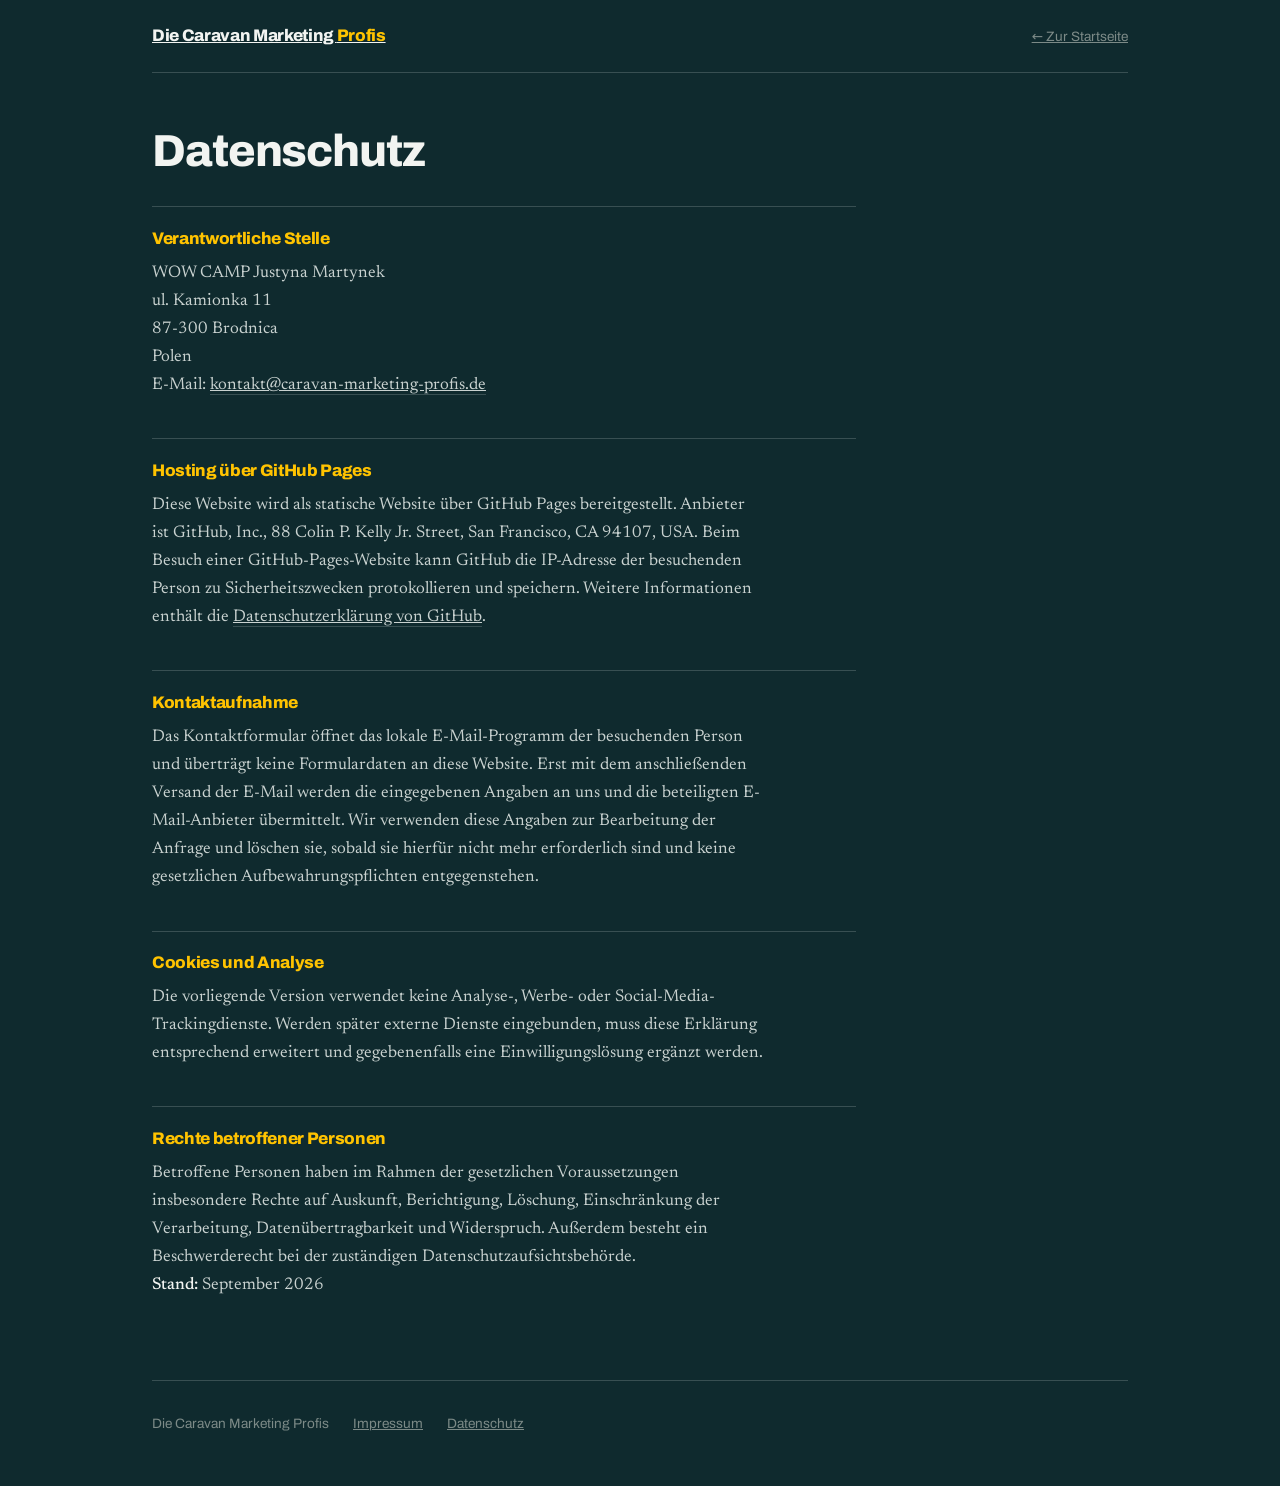
==== commit b5af1712: "Neuen Seitenentwurf übernehmen: Nachtgrün, Signalgelb, Marketing-Check Ersetzt die bisherige Fassung" ====
--- a/datenschutz.html
+++ b/datenschutz.html
@@ -1,58 +1,61 @@
 <!doctype html>
 <html lang="de">
-  <head>
-    <meta charset="utf-8" />
-    <meta name="viewport" content="width=device-width, initial-scale=1" />
-    <meta name="robots" content="noindex" />
-    <title>Datenschutz — Caravan Marketing Profis</title>
-    <link rel="stylesheet" href="styles.css" />
-  </head>
-  <body class="legal-page">
-    <header class="legal-header">
-      <div class="container header-inner">
-        <a class="brand" href="index.html">
-          <span class="brand-mark" aria-hidden="true">CMP</span>
-          <span class="brand-name">Caravan Marketing<br /><strong>Profis</strong></span>
-        </a>
-        <a class="back-link" href="index.html">← Zur Startseite</a>
-      </div>
-    </header>
-    <main class="legal-main">
-      <p class="kicker">Rechtliches</p>
-      <h1>Datenschutz</h1>
-      <h2>Verantwortliche Stelle</h2>
-      <p>
-        WOW CAMP Justyna Martynek<br />
-        ul. Kamionka 11<br />
-        87-300 Brodnica<br />
-        Polen<br />
-        E-Mail: <a href="mailto:kontakt@caravan-marketing-profis.de">kontakt@caravan-marketing-profis.de</a>
-      </p>
-      <h2>Hosting über GitHub Pages</h2>
-      <p>
-        Diese Website wird als statische Website über GitHub Pages bereitgestellt. Anbieter ist GitHub, Inc.,
-        88 Colin P. Kelly Jr. Street, San Francisco, CA 94107, USA. Beim Besuch einer GitHub-Pages-Website
-        kann GitHub die IP-Adresse der besuchenden Person zu Sicherheitszwecken protokollieren und speichern.
-        Weitere Informationen enthält die
-        <a href="https://docs.github.com/de/site-policy/privacy-policies/github-general-privacy-statement">Datenschutzerklärung von GitHub</a>.
-      </p>
-      <h2>Kontaktaufnahme</h2>
-      <p>
-        Das Kontaktformular öffnet das lokale E-Mail-Programm der besuchenden Person und überträgt keine
-        Formulardaten an diese Website. Erst mit dem anschließenden Versand der E-Mail werden die eingegebenen
-        Angaben an uns und die beteiligten E-Mail-Anbieter übermittelt. Wir verwenden diese Angaben zur
-        Bearbeitung der Anfrage und löschen sie, sobald sie hierfür nicht mehr erforderlich sind und keine
-        gesetzlichen Aufbewahrungspflichten entgegenstehen.
-      </p>
-      <h2>Cookies und Analyse</h2>
-      <p>Die vorliegende Version verwendet keine Analyse-, Werbe- oder Social-Media-Trackingdienste. Werden später externe Dienste eingebunden, muss diese Erklärung entsprechend erweitert und gegebenenfalls eine Einwilligungslösung ergänzt werden.</p>
-      <h2>Rechte betroffener Personen</h2>
-      <p>
-        Betroffene Personen haben im Rahmen der gesetzlichen Voraussetzungen insbesondere Rechte auf Auskunft,
-        Berichtigung, Löschung, Einschränkung der Verarbeitung, Datenübertragbarkeit und Widerspruch. Außerdem
-        besteht ein Beschwerderecht bei der zuständigen Datenschutzaufsichtsbehörde.
-      </p>
-      <p><strong>Stand:</strong> September 2026</p>
-    </main>
-  </body>
+<head>
+<meta charset="utf-8">
+<meta name="viewport" content="width=device-width, initial-scale=1">
+<meta name="robots" content="noindex">
+<title>Datenschutz — Die Caravan Marketing Profis</title>
+<meta name="theme-color" content="#0F2A2E">
+<link rel="icon" href="data:image/svg+xml,<svg xmlns='http://www.w3.org/2000/svg' viewBox='0 0 32 32'><rect width='32' height='32' rx='4' fill='%230F2A2E'/><path d='M6 12h14l4 4v6H6z' fill='%23FFC300'/><circle cx='11' cy='23' r='3' fill='%230F2A2E'/><circle cx='21' cy='23' r='3' fill='%230F2A2E'/></svg>">
+<link rel="stylesheet" href="styles.css">
+</head>
+<body>
+<div class="wrap">
+  <header class="kopf">
+    <a class="marke" href="index.html">Die Caravan Marketing <span>Profis</span></a>
+    <a class="zurueck" href="index.html">&larr; Zur Startseite</a>
+  </header>
+  <main class="legal-main">
+    <h1>Datenschutz</h1>
+    <h2>Verantwortliche Stelle</h2>
+    <p>
+    WOW CAMP Justyna Martynek<br />
+    ul. Kamionka 11<br />
+    87-300 Brodnica<br />
+    Polen<br />
+    E-Mail: <a href="mailto:kontakt@caravan-marketing-profis.de">kontakt@caravan-marketing-profis.de</a>
+    </p>
+    <h2>Hosting über GitHub Pages</h2>
+    <p>
+    Diese Website wird als statische Website über GitHub Pages bereitgestellt. Anbieter ist GitHub, Inc.,
+    88 Colin P. Kelly Jr. Street, San Francisco, CA 94107, USA. Beim Besuch einer GitHub-Pages-Website
+    kann GitHub die IP-Adresse der besuchenden Person zu Sicherheitszwecken protokollieren und speichern.
+    Weitere Informationen enthält die
+    <a href="https://docs.github.com/de/site-policy/privacy-policies/github-general-privacy-statement">Datenschutzerklärung von GitHub</a>.
+    </p>
+    <h2>Kontaktaufnahme</h2>
+    <p>
+    Das Kontaktformular öffnet das lokale E-Mail-Programm der besuchenden Person und überträgt keine
+    Formulardaten an diese Website. Erst mit dem anschließenden Versand der E-Mail werden die eingegebenen
+    Angaben an uns und die beteiligten E-Mail-Anbieter übermittelt. Wir verwenden diese Angaben zur
+    Bearbeitung der Anfrage und löschen sie, sobald sie hierfür nicht mehr erforderlich sind und keine
+    gesetzlichen Aufbewahrungspflichten entgegenstehen.
+    </p>
+    <h2>Cookies und Analyse</h2>
+    <p>Die vorliegende Version verwendet keine Analyse-, Werbe- oder Social-Media-Trackingdienste. Werden später externe Dienste eingebunden, muss diese Erklärung entsprechend erweitert und gegebenenfalls eine Einwilligungslösung ergänzt werden.</p>
+    <h2>Rechte betroffener Personen</h2>
+    <p>
+    Betroffene Personen haben im Rahmen der gesetzlichen Voraussetzungen insbesondere Rechte auf Auskunft,
+    Berichtigung, Löschung, Einschränkung der Verarbeitung, Datenübertragbarkeit und Widerspruch. Außerdem
+    besteht ein Beschwerderecht bei der zuständigen Datenschutzaufsichtsbehörde.
+    </p>
+    <p><strong>Stand:</strong> September 2026</p>
+  </main>
+  <footer class="fuss">
+    <span>Die Caravan Marketing Profis</span>
+    <a href="impressum.html">Impressum</a>
+    <a href="datenschutz.html">Datenschutz</a>
+  </footer>
+</div>
+</body>
 </html>
--- a/styles.css
+++ b/styles.css
@@ -1,606 +1,272 @@
-/* =========================================================
-   Caravan Marketing Profis — "Küste & Frische", editorial
-   Farbsystem: Off-White / Petrol / Sonnengelb (sparsam)
-   ========================================================= */
-
-:root {
-  /* Flächen */
-  --paper: #f2f5f5;
-  --paper-lift: #fafcfc;
-  --shell: #e7eded;
-
-  /* Petrol */
-  --deep: #0e3b45;
-  --deep-2: #092a32;
-  --deep-3: #062026;
-
-  /* Schrift */
-  --ink: #10201f;
-  --muted: #5a7074;
-  --muted-light: rgba(242, 245, 245, 0.72);
-
-  /* Linien */
-  --line: #d5dede;
-  --line-soft: #e4ebeb;
-  --line-dark: rgba(242, 245, 245, 0.18);
-
-  /* Akzent — bewusst sparsam */
-  --sun: #f2c14e;
-  --sun-deep: #c8951f;
-
-  /* Typografie */
-  --serif: "Iowan Old Style", "Palatino Linotype", "Book Antiqua", Palatino, Georgia, ui-serif, serif;
-  --sans: Inter, ui-sans-serif, system-ui, -apple-system, BlinkMacSystemFont, "Segoe UI", Roboto, sans-serif;
-
-  /* Rhythmus */
-  --gutter: clamp(1.25rem, 4vw, 3rem);
-  --section-y: clamp(5.5rem, 11vw, 10.5rem);
-}
-
-*,
-*::before,
-*::after { box-sizing: border-box; }
-
-html { scroll-behavior: smooth; }
-section[id] { scroll-margin-top: 6rem; }
-
-body {
-  margin: 0;
-  color: var(--ink);
-  background: var(--paper);
-  font-family: var(--sans);
-  font-size: clamp(1rem, 0.97rem + 0.15vw, 1.075rem);
-  line-height: 1.65;
-  -webkit-font-smoothing: antialiased;
-  text-rendering: optimizeLegibility;
-}
-body.menu-open { overflow: hidden; }
-
-a { color: inherit; text-decoration: none; }
-img { display: block; max-width: 100%; }
-button, input, textarea { font: inherit; color: inherit; }
-:focus-visible { outline: 2px solid var(--sun-deep); outline-offset: 3px; border-radius: 2px; }
-
-h1, h2, h3 {
-  font-family: var(--serif);
-  font-weight: 400;
-  letter-spacing: -0.02em;
-  line-height: 1.02;
-  margin: 0;
-  text-wrap: balance;
-}
-p { margin: 0 0 1.15em; }
-p:last-child { margin-bottom: 0; }
-
-.container { width: min(1220px, calc(100% - 2 * var(--gutter))); margin-inline: auto; }
-.container-narrow { width: min(760px, calc(100% - 2 * var(--gutter))); margin-inline: auto; }
-.section { padding: var(--section-y) 0; }
-
-.sr-only {
-  position: absolute; width: 1px; height: 1px; padding: 0; margin: -1px;
-  overflow: hidden; clip: rect(0, 0, 0, 0); white-space: nowrap; border: 0;
-}
-.skip-link {
-  position: fixed; left: 1rem; top: -6rem; z-index: 100;
-  background: var(--deep); color: var(--paper);
-  padding: 0.85rem 1.15rem; border-radius: 2px; font-size: 0.9rem; font-weight: 600;
-}
-.skip-link:focus { top: 1rem; }
-
-/* ---------- Auszeichnungen ---------- */
-
-.kicker {
-  display: flex; align-items: center; gap: 0.7rem;
-  margin: 0 0 1.6rem;
-  font-family: var(--sans);
-  font-size: 0.72rem; font-weight: 600;
-  letter-spacing: 0.2em; text-transform: uppercase;
-  color: var(--muted);
-}
-.kicker::before {
-  content: ""; width: 1.9rem; height: 1px; flex: none;
-  background: var(--sun-deep);
-}
-.kicker.on-dark { color: var(--muted-light); }
-.kicker.on-dark::before { background: var(--sun); }
-
-.lead {
-  font-size: clamp(1.15rem, 1.02rem + 0.6vw, 1.45rem);
-  line-height: 1.5;
-  color: var(--ink);
-  letter-spacing: -0.005em;
-}
-.muted { color: var(--muted); }
-
-/* ---------- Buttons ---------- */
-
-.button {
-  display: inline-flex; align-items: center; gap: 0.65rem;
-  padding: 1.05rem 1.7rem;
-  font-size: 0.9rem; font-weight: 600; letter-spacing: 0.01em;
-  border: 1px solid transparent; border-radius: 2px; cursor: pointer;
-  transition: background 180ms ease, color 180ms ease, border-color 180ms ease, transform 180ms ease;
-}
-.button:hover { transform: translateY(-2px); }
-.button-primary { background: var(--deep); color: var(--paper-lift); }
-.button-primary:hover { background: var(--deep-2); }
-.button-light { background: var(--paper-lift); color: var(--deep); }
-.button-light:hover { background: #fff; }
-.button-ghost { border-color: var(--line); color: var(--ink); background: transparent; }
-.button-ghost:hover { border-color: var(--deep); }
-
-.text-link {
-  display: inline-flex; align-items: baseline; gap: 0.5rem;
-  font-size: 0.92rem; font-weight: 600;
-  padding-bottom: 0.3rem;
-  border-bottom: 1px solid var(--line);
-  transition: border-color 180ms ease, gap 180ms ease;
-}
-.text-link:hover { border-color: var(--sun-deep); gap: 0.8rem; }
-
-/* ---------- Header ---------- */
-
-.site-header {
-  position: fixed; inset: 0 0 auto; z-index: 50;
-  transition: background 220ms ease, border-color 220ms ease;
-  border-bottom: 1px solid transparent;
-}
-.site-header.is-scrolled {
-  background: rgba(242, 245, 245, 0.9);
-  backdrop-filter: blur(12px);
-  border-bottom-color: var(--line);
-}
-.header-inner {
-  min-height: 5.5rem;
-  display: flex; align-items: center; justify-content: space-between; gap: 2rem;
-}
-
-.brand { display: inline-flex; align-items: center; gap: 0.8rem; }
-.brand-mark {
-  display: grid; place-items: center;
-  width: 2.5rem; aspect-ratio: 1;
-  background: var(--deep); color: var(--paper-lift);
-  border-radius: 2px;
-  font-size: 0.66rem; font-weight: 700; letter-spacing: 0.04em;
-}
-.brand-name {
-  font-family: var(--serif);
-  font-size: 0.98rem; line-height: 1.15; letter-spacing: -0.01em;
-}
-.brand-name strong { font-weight: 400; font-style: italic; color: var(--deep); }
-
-.main-nav {
-  display: flex; align-items: center; gap: 2.1rem;
-  font-size: 0.88rem; font-weight: 500;
-}
-.main-nav > a:not(.nav-cta) {
-  padding-bottom: 0.25rem;
-  border-bottom: 1px solid transparent;
-  transition: border-color 180ms ease;
-}
-.main-nav > a:not(.nav-cta):hover { border-bottom-color: var(--sun-deep); }
-.nav-cta {
-  padding: 0.7rem 1.25rem;
-  background: var(--deep); color: var(--paper-lift);
-  border-radius: 2px; font-weight: 600;
-  transition: background 180ms ease;
-}
-.nav-cta:hover { background: var(--deep-2); }
-
-.menu-toggle {
-  display: none; width: 2.75rem; height: 2.75rem;
-  border: 0; background: transparent; cursor: pointer;
-}
-.menu-toggle span:not(.sr-only) {
-  display: block; width: 1.4rem; height: 1.5px;
-  margin: 0.36rem auto; background: currentColor;
-  transition: transform 200ms ease, opacity 200ms ease;
-}
-.menu-toggle[aria-expanded="true"] span:not(.sr-only):first-of-type { transform: translateY(0.29rem) rotate(45deg); }
-.menu-toggle[aria-expanded="true"] span:not(.sr-only):last-of-type { transform: translateY(-0.29rem) rotate(-45deg); }
-
-/* ---------- Hero ---------- */
-
-.hero {
-  padding: clamp(8rem, 14vw, 11.5rem) 0 clamp(3.5rem, 7vw, 6rem);
-  background: var(--paper);
-}
-.hero-grid {
-  display: grid;
-  grid-template-columns: minmax(0, 1.02fr) minmax(0, 0.88fr);
-  gap: clamp(2.5rem, 6vw, 5.5rem);
-  align-items: end;
-}
-.hero h1 {
-  font-size: clamp(3rem, 1.4rem + 6.6vw, 6.4rem);
-  line-height: 0.94;
-  margin-bottom: clamp(1.75rem, 3vw, 2.5rem);
-}
-.hero h1 em {
-  display: block;
-  font-style: italic;
-  color: var(--deep);
-}
-.hero-lead { max-width: 34ch; margin-bottom: clamp(2rem, 4vw, 2.75rem); }
-.hero-actions {
-  display: flex; flex-wrap: wrap; align-items: center;
-  gap: 1.25rem 2rem;
-  margin-bottom: clamp(2.75rem, 6vw, 4.5rem);
-}
-
-.hero-facts {
-  display: grid; grid-template-columns: repeat(3, minmax(0, 1fr));
-  gap: 0;
-  margin: 0; padding: 0; list-style: none;
-  border-top: 1px solid var(--line);
-}
-.hero-facts li {
-  padding: 1.15rem 1.25rem 0 0;
-  border-right: 1px solid var(--line);
-}
-.hero-facts li:last-child { border-right: 0; }
-.hero-facts li + li { padding-left: 1.25rem; }
-.hero-facts strong {
-  display: block;
-  font-size: 0.72rem; font-weight: 600;
-  letter-spacing: 0.16em; text-transform: uppercase;
-  color: var(--muted);
-  margin-bottom: 0.35rem;
-}
-.hero-facts span {
-  font-family: var(--serif);
-  font-size: clamp(1rem, 0.9rem + 0.4vw, 1.2rem);
-}
-
-.hero-visual { position: relative; }
-.hero-visual img {
-  width: 100%;
-  aspect-ratio: 4 / 5;
-  object-fit: cover;
-  border-radius: 2px;
-}
-.hero-visual::after {
-  content: ""; position: absolute; inset: auto -0.9rem -0.9rem auto;
-  width: 45%; height: 35%;
-  border-right: 1px solid var(--sun-deep);
-  border-bottom: 1px solid var(--sun-deep);
-  pointer-events: none;
-}
-.hero-caption {
-  margin-top: 1rem;
-  font-size: 0.78rem; letter-spacing: 0.02em;
-  color: var(--muted);
-}
-
-/* ---------- Zielgruppen-Zeile ---------- */
-
-.audience-strip {
-  border-block: 1px solid var(--line);
-  background: var(--shell);
-}
-.strip-inner {
-  display: flex; flex-wrap: wrap; align-items: baseline;
-  gap: 0.75rem 1.4rem;
-  padding: 1.35rem 0;
-  font-size: 0.76rem; font-weight: 600;
-  letter-spacing: 0.17em; text-transform: uppercase;
-}
-.strip-inner > span { color: var(--muted); }
-.strip-inner p { margin: 0; }
-.strip-inner i {
-  width: 4px; height: 4px; border-radius: 50%;
-  background: var(--sun-deep); opacity: 0.75;
-}
-
-/* ---------- Intro ---------- */
-
-.intro-grid {
-  display: grid;
-  grid-template-columns: minmax(0, 0.95fr) minmax(0, 1.05fr);
-  gap: clamp(2.5rem, 6vw, 6rem);
-  align-items: start;
-}
-.intro h2 { font-size: clamp(2.1rem, 1.2rem + 3.4vw, 3.6rem); }
-.intro-copy { padding-top: clamp(0.5rem, 2vw, 1.5rem); }
-.intro-copy .lead { margin-bottom: 1.4rem; }
-.intro-copy > p:last-of-type { color: var(--muted); max-width: 48ch; }
-
-/* ---------- Abschnittskopf ---------- */
-
-.section-heading {
-  display: grid;
-  grid-template-columns: minmax(0, 1fr) minmax(0, 0.72fr);
-  gap: clamp(1.5rem, 5vw, 5rem);
-  align-items: end;
-  padding-bottom: clamp(2.5rem, 5vw, 4rem);
-  margin-bottom: clamp(2.5rem, 5vw, 4rem);
-  border-bottom: 1px solid var(--line);
-}
-.section-heading h2 { font-size: clamp(2.1rem, 1.2rem + 3.4vw, 3.6rem); }
-.section-heading > p { color: var(--muted); margin: 0; max-width: 46ch; }
-.section-heading.compact { grid-template-columns: minmax(0, 1fr); }
-.on-deep .section-heading { border-bottom-color: var(--line-dark); }
-.on-deep .section-heading > p { color: var(--muted-light); }
-
-/* ---------- Leistungen: redaktionelle Liste ---------- */
-
-.service-list { margin: 0; padding: 0; list-style: none; }
-.service-list li { border-bottom: 1px solid var(--line); }
-.service-list li:first-child { border-top: 1px solid var(--line); }
-
-.service-row {
-  display: grid;
-  grid-template-columns: 5.5rem minmax(0, 1fr) minmax(0, 1.05fr);
-  gap: clamp(1rem, 3vw, 3rem);
-  align-items: start;
-  padding: clamp(2rem, 3.6vw, 3.1rem) 0;
-  transition: padding-left 260ms ease;
-}
-.service-list li:hover .service-row { padding-left: 0.9rem; }
-.service-number {
-  font-family: var(--serif);
-  font-size: 0.95rem; color: var(--muted);
-  padding-top: 0.55rem;
-  font-variant-numeric: tabular-nums;
-}
-.service-row h3 { font-size: clamp(1.5rem, 1.1rem + 1.3vw, 2.15rem); }
-.service-row > p { color: var(--muted); margin: 0; max-width: 52ch; }
-.service-tags {
-  display: flex; flex-wrap: wrap; gap: 0.5rem 1.4rem;
-  margin: 1rem 0 0; padding: 0; list-style: none;
-  font-size: 0.78rem; letter-spacing: 0.06em; text-transform: uppercase;
-  color: var(--muted);
-}
-.service-tags li { border: 0; }
-.service-tags li::before { content: "— "; color: var(--sun-deep); }
-
-/* ---------- Branchen: Petrol-Fläche ---------- */
-
-.sectors {
-  background: var(--deep);
-  color: var(--paper);
-}
-.sectors h2, .sectors h3 { color: var(--paper-lift); }
-.sectors-grid {
-  display: grid;
-  grid-template-columns: minmax(0, 0.9fr) minmax(0, 1.1fr);
-  gap: clamp(2.5rem, 6vw, 6rem);
-  align-items: start;
-}
-.sectors-copy h2 {
-  font-size: clamp(2.1rem, 1.2rem + 3.4vw, 3.6rem);
-  margin-bottom: 1.5rem;
-}
-.sectors-copy > p { color: var(--muted-light); max-width: 42ch; margin-bottom: 2.25rem; }
-
-.sector-list { margin: 0; padding: 0; list-style: none; }
-.sector-list li {
-  display: grid;
-  grid-template-columns: 3.25rem minmax(0, 1fr);
-  gap: clamp(0.75rem, 2vw, 1.75rem);
-  padding: 1.6rem 0;
-  border-top: 1px solid var(--line-dark);
-}
-.sector-list li:last-child { border-bottom: 1px solid var(--line-dark); }
-.sector-list span {
-  font-family: var(--serif);
-  font-size: 0.9rem; color: var(--sun);
-  padding-top: 0.4rem;
-  font-variant-numeric: tabular-nums;
-}
-.sector-list h3 { font-size: clamp(1.2rem, 1rem + 0.7vw, 1.5rem); margin-bottom: 0.4rem; }
-.sector-list p { margin: 0; color: var(--muted-light); }
-
-/* ---------- Ablauf ---------- */
-
-.process-list {
-  display: grid;
-  grid-template-columns: repeat(4, minmax(0, 1fr));
-  gap: 0;
-  margin: 0; padding: 0; list-style: none;
-  border-top: 1px solid var(--line);
-}
-.process-list li {
-  padding: clamp(1.75rem, 3vw, 2.6rem) clamp(1rem, 2vw, 1.75rem) 0 0;
-  border-right: 1px solid var(--line);
-}
-.process-list li:last-child { border-right: 0; }
-.process-list li + li { padding-left: clamp(1rem, 2vw, 1.75rem); }
-.process-list span {
-  display: block;
-  font-family: var(--serif);
-  font-size: clamp(2.4rem, 1.6rem + 2.4vw, 3.6rem);
-  line-height: 1;
-  color: var(--sun-deep);
-  margin-bottom: 1rem;
-}
-.process-list h3 { font-size: clamp(1.15rem, 1rem + 0.55vw, 1.4rem); margin-bottom: 0.5rem; }
-.process-list p { margin: 0; color: var(--muted); font-size: 0.95rem; }
-
-/* ---------- Kontakt ---------- */
-
-.contact { background: var(--shell); }
-.contact-panel {
-  display: grid;
-  grid-template-columns: minmax(0, 0.9fr) minmax(0, 1.1fr);
-  gap: clamp(2.5rem, 6vw, 6rem);
-  align-items: start;
-}
-.contact-copy h2 {
-  font-size: clamp(2.1rem, 1.2rem + 3.4vw, 3.6rem);
-  margin-bottom: 1.4rem;
-}
-.contact-copy > p { color: var(--muted); max-width: 40ch; }
-.contact-note {
-  margin-top: 2rem; padding-top: 1.25rem;
-  border-top: 1px solid var(--line);
-  font-size: 0.8rem; letter-spacing: 0.13em; text-transform: uppercase;
-  color: var(--muted);
-}
-
-.contact-form { display: grid; gap: 1.75rem; }
-.field-row { display: grid; grid-template-columns: repeat(2, minmax(0, 1fr)); gap: 1.75rem; }
-.contact-form label {
-  display: grid; gap: 0.55rem;
-  font-size: 0.74rem; font-weight: 600;
-  letter-spacing: 0.15em; text-transform: uppercase;
-  color: var(--muted);
-}
-.contact-form input,
-.contact-form textarea {
-  width: 100%;
-  padding: 0.75rem 0;
-  font-size: 1rem; font-weight: 400;
-  letter-spacing: normal; text-transform: none;
-  color: var(--ink);
-  background: transparent;
-  border: 0; border-bottom: 1px solid var(--line);
-  border-radius: 0;
-  transition: border-color 180ms ease;
-}
-.contact-form input:focus,
-.contact-form textarea:focus {
-  outline: none;
-  border-bottom-color: var(--deep);
-}
-.contact-form textarea { resize: vertical; min-height: 6.5rem; }
-.contact-form .button { justify-self: start; margin-top: 0.25rem; }
-.form-note { margin: 0; font-size: 0.85rem; color: var(--muted); }
-
-/* ---------- Footer ---------- */
-
-.site-footer {
-  background: var(--deep-2);
-  color: var(--muted-light);
-  padding: clamp(3.5rem, 6vw, 5.5rem) 0 2.5rem;
-}
-.site-footer .brand-mark { background: var(--paper-lift); color: var(--deep); }
-.site-footer .brand-name { color: var(--paper-lift); }
-.site-footer .brand-name strong { color: var(--sun); }
-.footer-grid {
-  display: grid;
-  grid-template-columns: minmax(0, 1fr) minmax(0, 1fr) auto;
-  gap: 2rem clamp(2rem, 5vw, 4rem);
-  align-items: start;
-  padding-bottom: 2.5rem;
-  border-bottom: 1px solid var(--line-dark);
-}
-.footer-grid > p { margin: 0; max-width: 30ch; }
-.footer-links { display: flex; gap: 1.75rem; font-size: 0.9rem; }
-.footer-links a { padding-bottom: 0.2rem; border-bottom: 1px solid transparent; transition: border-color 180ms ease; }
-.footer-links a:hover { border-bottom-color: var(--sun); }
-.copyright {
-  grid-column: 1 / -1;
-  margin: 0; padding-top: 2.5rem;
-  font-size: 0.82rem;
-  border-top: 0;
-}
+/* Schriften lokal eingebunden — KEIN Google-Fonts-CDN (DSGVO).
+   Die .woff2-Dateien liegen im Ordner fonts/ neben dieser Datei,
+   Lizenztexte (SIL OFL 1.1) daneben. Fehlen sie, greifen die
+   Systemschriften in --schrift-display / --schrift-text. */
+@font-face{
+  font-family:'Archivo';font-style:normal;font-weight:400 800;font-display:swap;
+  src:url('fonts/archivo.woff2') format('woff2');
+}
+@font-face{
+  font-family:'Newsreader';font-style:normal;font-weight:400 500;font-display:swap;
+  src:url('fonts/newsreader.woff2') format('woff2');
+}
+
+:root{
+  --nacht:#0F2A2E;
+  --nacht-tief:#08191C;
+  --alu:#C9D2D0;
+  --kies:#7C8A87;
+  --papier:#F2F4F1;
+  --signal:#FFC300;
+  --signal-tief:#E0A800;
+  --linie:rgba(201,210,208,.22);
+  --schrift-display:'Archivo','Segoe UI',system-ui,'Helvetica Neue',Arial,sans-serif;
+  --schrift-text:'Newsreader',Georgia,'Times New Roman',serif;
+}
+
+*{box-sizing:border-box;margin:0;padding:0}
+html{scroll-behavior:smooth}
+body{
+  background:var(--nacht);color:var(--papier);
+  font-family:var(--schrift-text);font-size:1.0625rem;line-height:1.65;
+  -webkit-font-smoothing:antialiased;overflow-x:hidden;
+}
+.wrap{width:100%;max-width:64rem;margin:0 auto;padding:0 1.5rem}
+
+h1,h2,h3,.ui{font-family:var(--schrift-display)}
+h1{font-size:clamp(2.1rem,7vw,4.2rem);font-weight:800;line-height:1.04;letter-spacing:-.025em}
+h2{font-size:clamp(1.55rem,4.3vw,2.3rem);font-weight:800;line-height:1.12;letter-spacing:-.02em}
+h3{font-size:1.05rem;font-weight:600;letter-spacing:-.01em}
+p{max-width:36em}
+a{color:inherit}
+:focus-visible{outline:3px solid var(--signal);outline-offset:3px;border-radius:2px}
+
+/* ---------- Kopf ---------- */
+.kopf{
+  display:flex;align-items:baseline;justify-content:space-between;gap:1rem;
+  padding:1.4rem 0;border-bottom:1px solid var(--linie);flex-wrap:wrap;
+}
+.marke{font-family:var(--schrift-display);font-weight:800;font-size:1.05rem;letter-spacing:-.02em}
+.marke span{color:var(--signal)}
+.kopf .ort{font-family:var(--schrift-display);font-size:.85rem;color:var(--kies)}
+
+/* ---------- Scheibe / Hero ---------- */
+.scheibe{
+  position:relative;margin:1.5rem 0 0;border-radius:4px;overflow:hidden;
+  background:var(--nacht-tief);border:1px solid var(--linie);min-height:27rem;
+}
+.scheibe-inhalt{position:relative;z-index:1;padding:3.2rem 1.75rem 3rem}
+.scheibe h1{max-width:13ch}
+.scheibe .unter{margin-top:1.4rem;max-width:33em;font-size:1.12rem;color:var(--alu)}
+.scheibe .unter b{color:var(--papier);font-weight:500}
+.vertrauenszeile{
+  margin-top:1.6rem;font-family:var(--schrift-display);font-size:.85rem;
+  color:var(--kies);display:flex;gap:1.3rem;flex-wrap:wrap;
+}
+
+#beschlag{position:absolute;inset:0;z-index:2;touch-action:pan-y;cursor:none;transition:opacity .8s ease}
+#camper{
+  position:absolute;z-index:3;top:0;left:0;width:78px;height:44px;
+  pointer-events:none;opacity:0;transition:opacity .35s ease;will-change:transform;
+}
+.wisch-hinweis{
+  position:absolute;z-index:4;left:50%;bottom:1.1rem;transform:translateX(-50%);
+  font-family:var(--schrift-display);font-size:.82rem;font-weight:600;
+  color:var(--nacht);background:var(--signal);
+  padding:.45rem .95rem;border-radius:100px;white-space:nowrap;
+  transition:opacity .5s ease;pointer-events:none;
+}
+.freiwischen{
+  position:absolute;z-index:4;right:.9rem;top:.9rem;
+  font-family:var(--schrift-display);font-size:.78rem;font-weight:600;
+  background:rgba(15,42,46,.75);color:var(--papier);
+  border:1px solid var(--linie);border-radius:100px;padding:.4rem .85rem;cursor:pointer;
+}
+.freiwischen:hover{background:var(--nacht)}
+
+.knoepfe{display:flex;gap:.75rem;flex-wrap:wrap;margin-top:2rem}
+.btn{
+  font-family:var(--schrift-display);font-weight:600;font-size:1rem;
+  padding:.95rem 1.6rem;border:none;border-radius:2px;cursor:pointer;
+  text-decoration:none;display:inline-block;transition:background .15s;
+}
+.btn-signal{background:var(--signal);color:var(--nacht-tief)}
+.btn-signal:hover{background:var(--signal-tief)}
+.btn-linie{background:transparent;color:var(--papier);box-shadow:inset 0 0 0 1.5px var(--linie)}
+.btn-linie:hover{background:rgba(201,210,208,.09)}
+.microcopy{font-size:.9rem;color:var(--kies);margin-top:.9rem}
+
+/* ---------- Abschnitte ---------- */
+section{border-top:1px solid var(--linie);padding:3.4rem 0}
+.scheibe-block{border-top:none;padding:0 0 3rem}
+.check{padding-bottom:5rem}
+.abschnitt-kopf{margin-bottom:2rem}
+.abschnitt-kopf p{color:var(--alu);margin-top:.7rem}
+
+/* geteilte Zeilenliste: Label links, Text rechts */
+.zeile{
+  display:grid;grid-template-columns:minmax(9rem,15rem) 1fr;gap:1.2rem;
+  padding:1.35rem 0;border-bottom:1px solid var(--linie);align-items:start;
+}
+.zeile:first-of-type{border-top:1px solid var(--linie)}
+.zeile h3{color:var(--signal)}
+.zeile p{color:var(--alu);font-size:1rem}
+.zeile .ergebnis{
+  display:block;margin-top:.45rem;font-family:var(--schrift-display);
+  font-size:.88rem;font-weight:600;color:var(--papier);
+}
+
+/* Fahrplan mit echter Reihenfolge */
+.stufe{
+  display:grid;grid-template-columns:2rem minmax(7rem,12rem) 1fr;gap:1rem;
+  padding:1.2rem 0;border-bottom:1px solid var(--linie);align-items:baseline;
+}
+.stufe:first-of-type{border-top:1px solid var(--linie)}
+.stufe .zahl{
+  font-family:var(--schrift-display);font-weight:800;font-size:.9rem;
+  color:var(--nacht-tief);background:var(--signal);
+  width:1.6rem;height:1.6rem;border-radius:50%;display:grid;place-items:center;
+}
+.stufe h3{font-weight:800}
+.stufe p{color:var(--alu);font-size:1rem}
+
+/* ---------- Standard statt Garantie ---------- */
+.standard{
+  background:var(--nacht-tief);border:1px solid var(--linie);border-radius:3px;
+  padding:1.8rem;
+}
+.standard ul{list-style:none;margin-top:1.1rem}
+.standard li{
+  padding:.6rem 0 .6rem 1.6rem;position:relative;color:var(--alu);
+  border-bottom:1px solid var(--linie);
+}
+.standard li:last-child{border-bottom:none}
+.standard li::before{
+  content:'';position:absolute;left:0;top:1.05rem;
+  width:.55rem;height:.55rem;background:var(--signal);border-radius:1px;
+}
+.standard .nicht{margin-top:1.5rem;padding-top:1.3rem;border-top:1px solid var(--linie);color:var(--kies);font-size:.98rem}
+
+/* ---------- Projekte ---------- */
+.projekt{
+  border:1px dashed var(--linie);border-radius:3px;padding:1.6rem;margin-top:1.4rem;
+}
+.projekt h3{color:var(--signal);margin-bottom:.9rem}
+.projekt dl{display:grid;grid-template-columns:9rem 1fr;gap:.5rem 1rem;font-size:.98rem}
+.projekt dt{font-family:var(--schrift-display);font-size:.85rem;font-weight:600;color:var(--alu)}
+.projekt dd{color:var(--kies)}
+
+/* ---------- Messen ---------- */
+.m-jahr{font-family:var(--schrift-display);font-weight:800;font-size:.95rem;color:var(--kies);margin:2rem 0 .6rem}
+.m-jahr:first-of-type{margin-top:0}
+.m-zeile{
+  display:grid;grid-template-columns:8.5rem 1fr;gap:1rem;
+  padding:.7rem 0;border-bottom:1px solid var(--linie);align-items:baseline;
+}
+.m-datum{font-family:var(--schrift-display);font-size:.86rem;font-weight:600;color:var(--signal)}
+.m-name{font-family:var(--schrift-display);font-size:.98rem;font-weight:600}
+.m-name small{display:block;font-family:var(--schrift-text);font-weight:400;font-size:.92rem;color:var(--kies);margin-top:.1rem}
+.m-fuss{font-size:.92rem;color:var(--kies);margin-top:1.4rem}
+
+/* ---------- Check-Formular ---------- */
+.check>.einleitung{color:var(--alu);margin:1rem 0 2.5rem}
+.schritt{margin-bottom:2.6rem}
+.schritt-kopf{display:flex;align-items:baseline;gap:.8rem;margin-bottom:1rem}
+.nr{
+  font-family:var(--schrift-display);font-weight:800;font-size:.95rem;
+  color:var(--nacht-tief);background:var(--signal);
+  width:1.65rem;height:1.65rem;flex:0 0 1.65rem;border-radius:50%;
+  display:grid;place-items:center;
+}
+.schritt-kopf h3{font-size:1.15rem;font-weight:800}
+.hinweis{font-size:.95rem;color:var(--kies);margin:-.4rem 0 1rem 2.45rem}
+.optionen{display:flex;flex-direction:column;gap:.55rem;margin-left:2.45rem}
+.opt{
+  display:flex;align-items:flex-start;gap:.8rem;cursor:pointer;
+  padding:.85rem 1rem;border:1.5px solid var(--linie);border-radius:2px;
+  transition:border-color .15s,background .15s;
+}
+.opt:hover{border-color:rgba(255,195,0,.5)}
+.opt input{
+  appearance:none;width:1.15rem;height:1.15rem;flex:0 0 1.15rem;margin-top:.28rem;
+  border:1.5px solid var(--kies);background:transparent;cursor:pointer;
+}
+.opt input[type=radio]{border-radius:50%}
+.opt input:checked{background:var(--signal);border-color:var(--signal)}
+.opt:has(input:checked){border-color:var(--signal);background:rgba(255,195,0,.07)}
+.opt-text{font-family:var(--schrift-display);font-size:.98rem;font-weight:600;line-height:1.4}
+.opt-text small{display:block;font-family:var(--schrift-text);font-weight:400;font-size:.92rem;color:var(--kies);margin-top:.15rem}
+.felder{display:grid;grid-template-columns:1fr 1fr;gap:.9rem;margin-left:2.45rem}
+.feld{display:flex;flex-direction:column;gap:.35rem}
+.feld.breit{grid-column:1/-1}
+.feld label{font-family:var(--schrift-display);font-size:.85rem;font-weight:600;color:var(--alu)}
+.feld input,.feld textarea{
+  font-family:var(--schrift-text);font-size:1rem;color:var(--papier);
+  background:var(--nacht-tief);border:1.5px solid var(--linie);border-radius:2px;
+  padding:.75rem .85rem;width:100%;
+}
+.feld input:focus,.feld textarea:focus{border-color:var(--signal);outline:none}
+.feld textarea{resize:vertical;min-height:5.5rem}
+.pflicht{color:var(--signal)}
+.abschluss{margin-top:3rem;padding:1.8rem;background:var(--nacht-tief);border:1px solid var(--linie);border-radius:3px}
+.abschluss h3{margin-bottom:.9rem}
+#zusammenfassung{
+  font-family:var(--schrift-display);font-size:.95rem;color:var(--alu);
+  white-space:pre-wrap;line-height:1.7;margin-bottom:1.4rem;
+}
+#meldung{font-family:var(--schrift-display);font-size:.92rem;font-weight:600;margin-top:1rem;min-height:1.4em}
+#meldung.fehler{color:var(--signal)}
+#meldung.ok{color:var(--alu)}
+
+/* ---------- FAQ ---------- */
+details{border-bottom:1px solid var(--linie);padding:1.1rem 0}
+details:first-of-type{border-top:1px solid var(--linie)}
+summary{
+  font-family:var(--schrift-display);font-weight:600;font-size:1.02rem;
+  cursor:pointer;list-style:none;display:flex;justify-content:space-between;gap:1rem;
+}
+summary::-webkit-details-marker{display:none}
+summary::after{content:'+';color:var(--signal);font-weight:800;flex:0 0 auto}
+details[open] summary::after{content:'–'}
+details p{margin-top:.9rem;color:var(--alu);font-size:1rem}
+
+.fuss{
+  border-top:1px solid var(--linie);padding:2rem 0 3rem;
+  font-family:var(--schrift-display);font-size:.85rem;color:var(--kies);
+  display:flex;gap:1.5rem;flex-wrap:wrap;
+}
+.fuss a{border-bottom:1px solid transparent;padding-bottom:.1rem}
+.fuss a:hover{border-bottom-color:var(--signal)}
 
 /* ---------- Rechtliche Seiten ---------- */
-
-.legal-page { background: var(--paper); }
-.legal-header { border-bottom: 1px solid var(--line); }
-.legal-header .header-inner { min-height: 5rem; }
-.back-link { font-size: 0.88rem; font-weight: 500; color: var(--muted); }
-.back-link:hover { color: var(--ink); }
-.legal-main {
-  width: min(720px, calc(100% - 2 * var(--gutter)));
-  margin-inline: auto;
-  padding: clamp(3.5rem, 8vw, 6.5rem) 0 clamp(4rem, 9vw, 7rem);
-}
-.legal-main h1 {
-  font-size: clamp(2.4rem, 1.6rem + 2.6vw, 3.6rem);
-  margin-bottom: 2.5rem;
-}
-.legal-main h2 {
-  font-size: clamp(1.3rem, 1.1rem + 0.7vw, 1.6rem);
-  margin: 2.75rem 0 0.85rem;
-  padding-top: 1.5rem;
-  border-top: 1px solid var(--line);
-}
-.legal-main p { color: var(--muted); }
-.legal-main a { border-bottom: 1px solid var(--line); }
-.legal-main .kicker { margin-bottom: 1.25rem; }
-/* Rückwärtskompatibel zu den bestehenden Rechtsseiten */
-.section-kicker {
-  margin: 0 0 1.25rem;
-  font-size: 0.72rem; font-weight: 600;
-  letter-spacing: 0.2em; text-transform: uppercase;
-  color: var(--muted);
-}
-
-/* ---------- Scroll-Reveal ---------- */
-
-[data-reveal] {
-  opacity: 0;
-  transform: translateY(18px);
-  transition: opacity 700ms cubic-bezier(0.22, 1, 0.36, 1), transform 700ms cubic-bezier(0.22, 1, 0.36, 1);
-}
-[data-reveal].is-visible { opacity: 1; transform: none; }
-
-@media (prefers-reduced-motion: reduce) {
-  html { scroll-behavior: auto; }
-  *, *::before, *::after {
-    animation-duration: 0.01ms !important;
-    transition-duration: 0.01ms !important;
-  }
-  [data-reveal] { opacity: 1; transform: none; }
-  .button:hover { transform: none; }
-}
-
-/* ---------- Responsiv ---------- */
-
-@media (max-width: 960px) {
-  .menu-toggle { display: block; }
-  .main-nav {
-    position: fixed; inset: 0;
-    flex-direction: column; align-items: flex-start; justify-content: center;
-    gap: 1.5rem;
-    padding: 6rem var(--gutter) 3rem;
-    background: var(--paper);
-    font-size: 1.6rem; font-family: var(--serif);
-    transform: translateX(100%);
-    transition: transform 300ms cubic-bezier(0.22, 1, 0.36, 1);
-  }
-  .main-nav.is-open { transform: none; }
-  .main-nav > a:not(.nav-cta) { border-bottom: 0; }
-  .nav-cta { margin-top: 0.5rem; font-family: var(--sans); font-size: 0.95rem; }
-
-  .hero-grid,
-  .intro-grid,
-  .sectors-grid,
-  .contact-panel,
-  .section-heading { grid-template-columns: minmax(0, 1fr); }
-
-  .hero-grid { align-items: start; }
-  .hero-visual { order: -1; }
-  .hero-visual img { aspect-ratio: 16 / 11; }
-  .section-heading { align-items: start; }
-
-  .process-list { grid-template-columns: repeat(2, minmax(0, 1fr)); }
-  .process-list li:nth-child(2n) { border-right: 0; }
-  .process-list li:nth-child(n + 3) { border-top: 1px solid var(--line); margin-top: -1px; }
-
-  .service-row { grid-template-columns: 3rem minmax(0, 1fr); }
-  .service-row > p { grid-column: 2; }
-
-  .footer-grid { grid-template-columns: minmax(0, 1fr); }
-}
-
-@media (max-width: 620px) {
-  .hero-facts,
-  .process-list { grid-template-columns: minmax(0, 1fr); }
-  .hero-facts li,
-  .process-list li {
-    border-right: 0;
-    border-top: 1px solid var(--line);
-    padding: 1.1rem 0 1.1rem 0 !important;
-  }
-  .hero-facts { border-top: 0; }
-  .process-list li:nth-child(n + 3) { margin-top: 0; }
-  .field-row { grid-template-columns: minmax(0, 1fr); }
-  .service-row { grid-template-columns: minmax(0, 1fr); gap: 0.75rem; }
-  .service-row > p { grid-column: 1; }
-  .service-number { padding-top: 0; }
-  .hero-visual::after { display: none; }
-}
+.legal-main{padding:3.4rem 0 5rem;max-width:44rem}
+.legal-main h1{font-size:clamp(1.9rem,5vw,2.8rem);margin-bottom:2rem}
+.legal-main h2{
+  font-size:1.05rem;font-weight:800;margin:2.4rem 0 .7rem;
+  padding-top:1.4rem;border-top:1px solid var(--linie);color:var(--signal);
+}
+.legal-main h2:first-of-type{margin-top:0}
+.legal-main p{color:var(--alu)}
+.legal-main strong{color:var(--papier);font-weight:500}
+.legal-main a{border-bottom:1px solid var(--linie)}
+.legal-main a:hover{border-bottom-color:var(--signal)}
+.zurueck{font-family:var(--schrift-display);font-size:.85rem;color:var(--kies)}
+.zurueck:hover{color:var(--papier)}
+
+@media(max-width:640px){
+  .scheibe{min-height:24rem}
+  .scheibe-inhalt{padding:2.4rem 1.25rem 3.2rem}
+  .zeile{grid-template-columns:1fr;gap:.35rem}
+  .stufe{grid-template-columns:2rem 1fr;gap:.5rem .9rem}
+  .stufe p{grid-column:2}
+  .m-zeile,.projekt dl{grid-template-columns:1fr;gap:.15rem}
+  .projekt dd{margin-bottom:.5rem}
+  .felder{grid-template-columns:1fr}
+  .optionen,.felder,.hinweis{margin-left:0}
+}
+
+@media(prefers-reduced-motion:reduce){
+  html{scroll-behavior:auto}
+  #beschlag,#camper,.wisch-hinweis,.freiwischen{display:none !important}
+  *{transition:none !important}
+}
